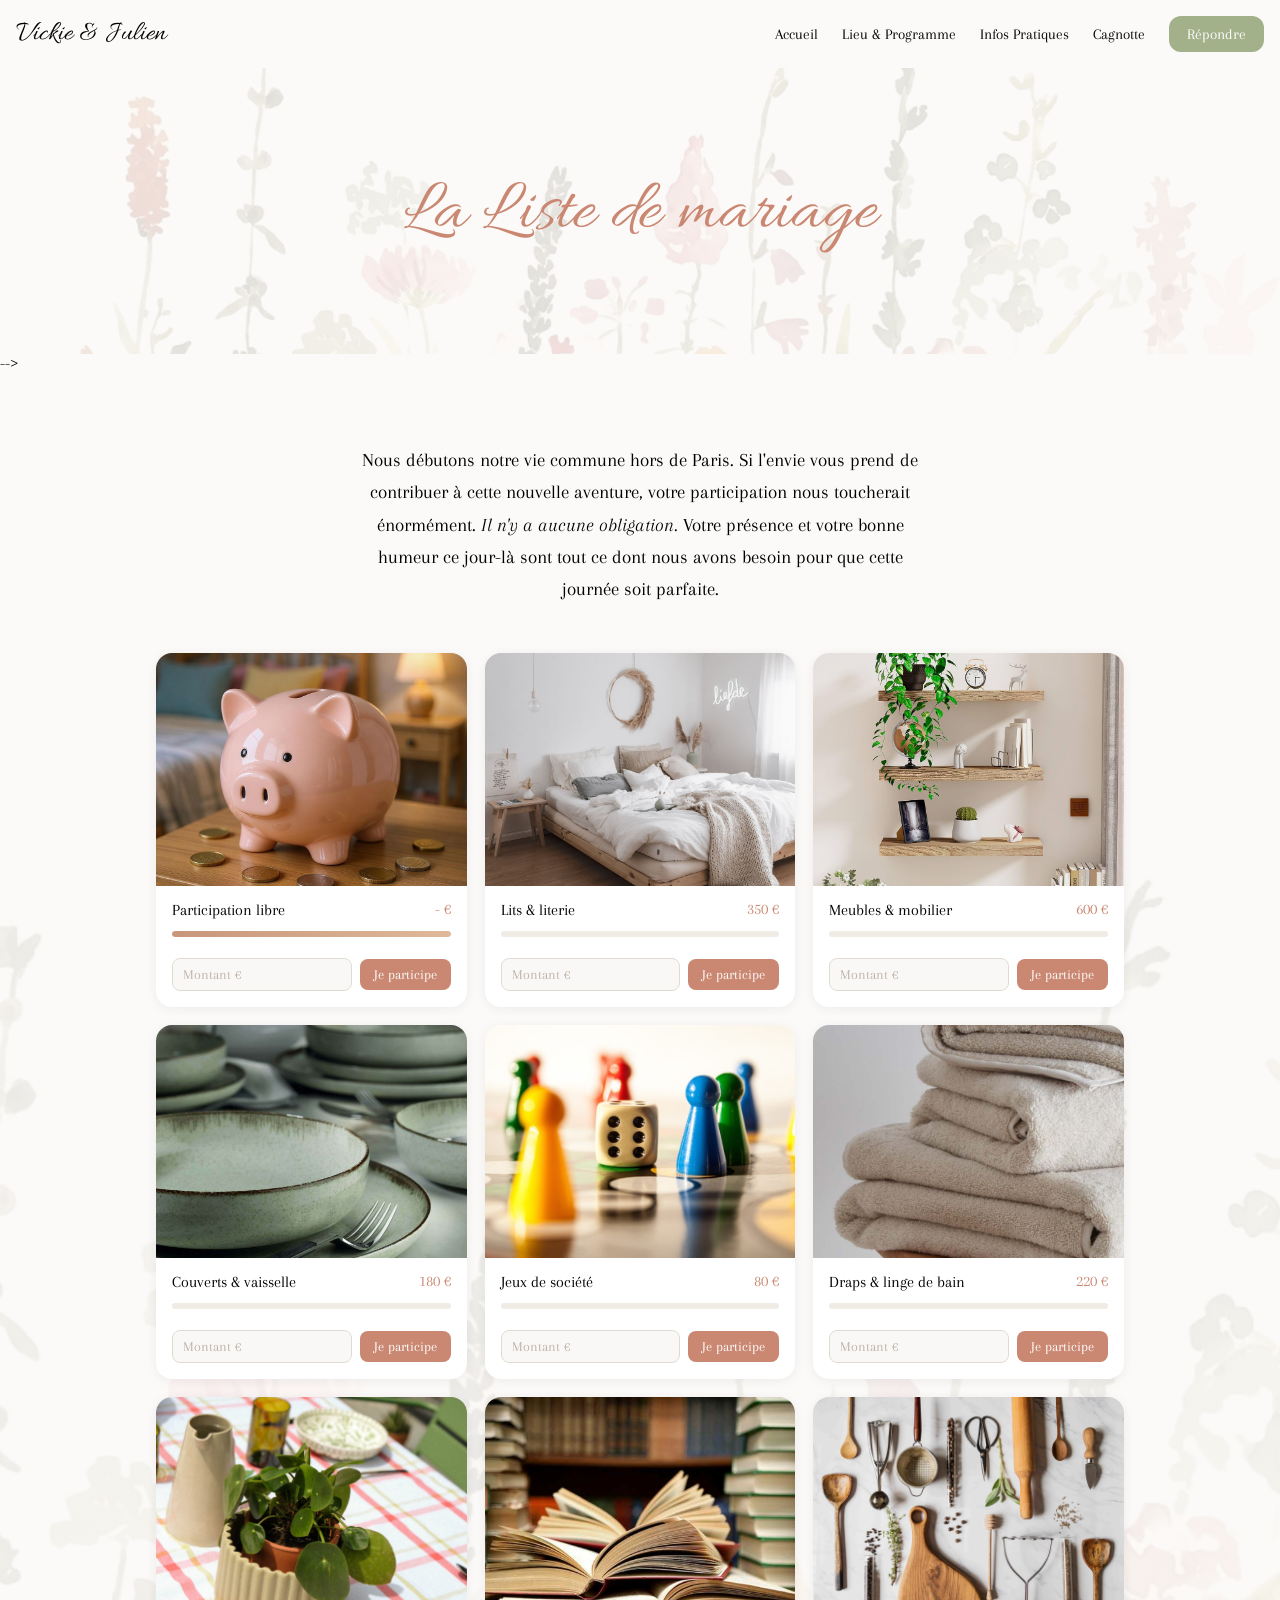
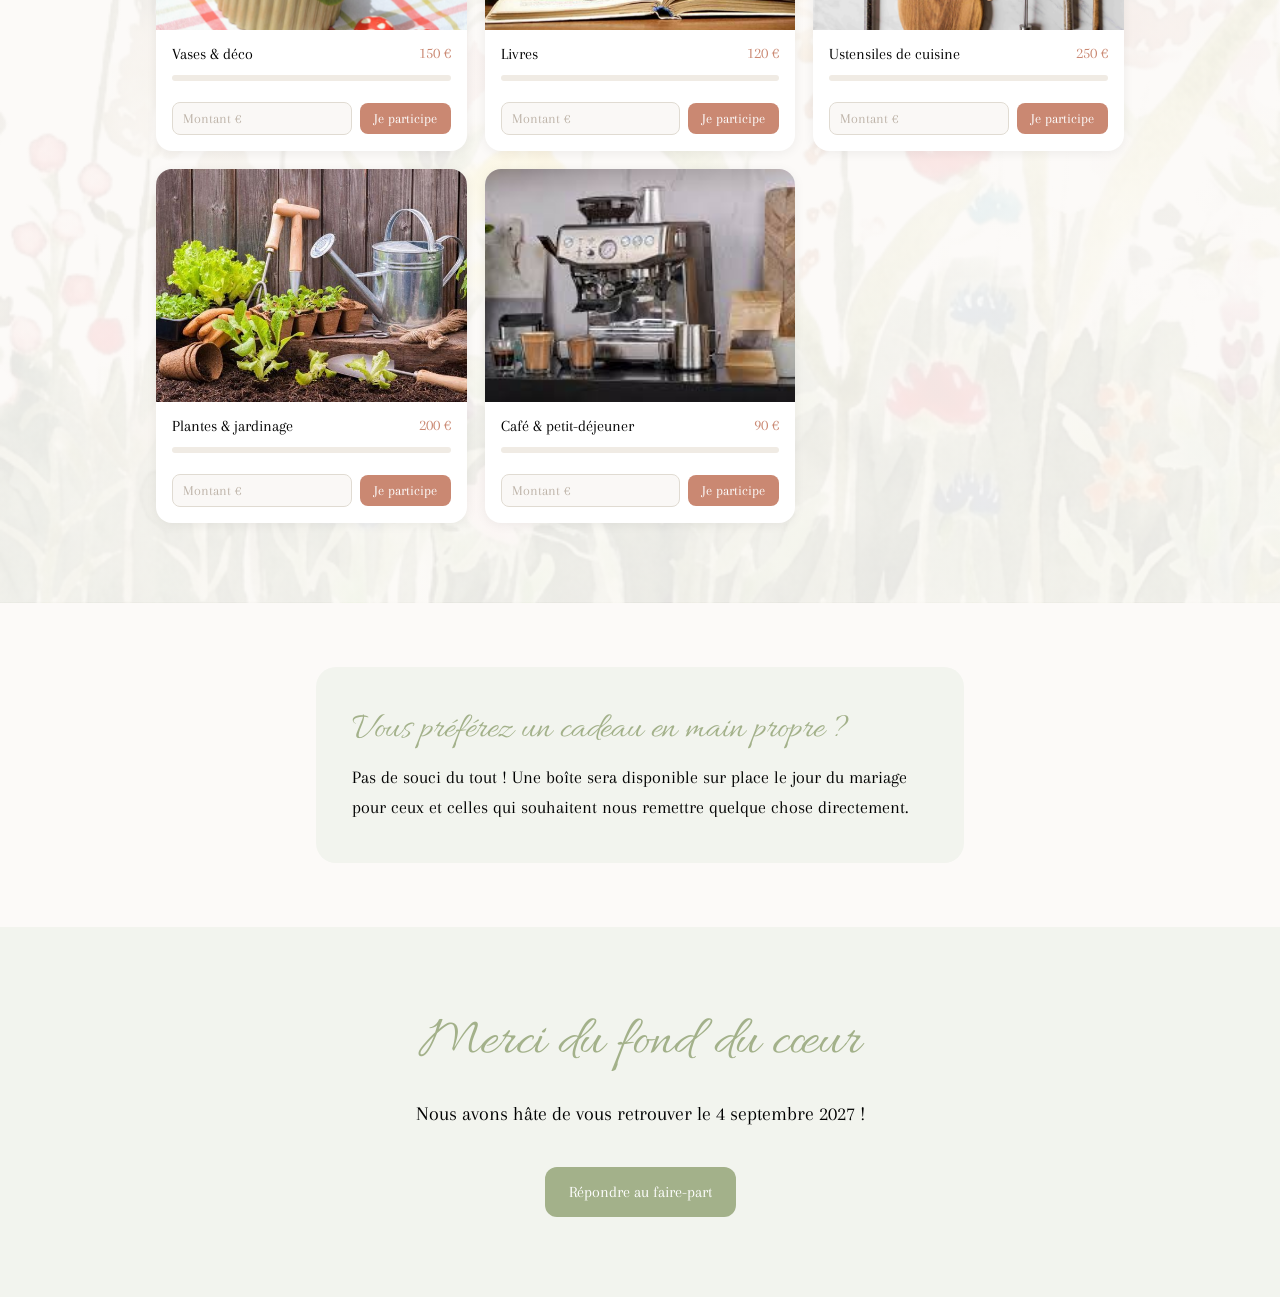
==== cagnotte.html @ e661ed74 "Update cagnotte.html" ====
<!DOCTYPE html>
<html lang="fr">
<head>
  <meta charset="UTF-8" />
  <meta name="viewport" content="width=device-width, initial-scale=1.0" />
  <title>Liste — Vickie & Julien</title>
<link rel="icon" type="image/png" href="./images/FLEURS_WITH_BG.png">
  <link rel="preconnect" href="https://fonts.googleapis.com">
  <link rel="preconnect" href="https://fonts.gstatic.com" crossorigin>
  <link href="https://fonts.googleapis.com/css2?family=Allura&family=Arapey:ital,wght@0,400;1,400&display=swap" rel="stylesheet">
  <link rel="stylesheet" href="style.css">

  <style>

    /* ── PAGE HERO ── */
    .page-hero {
       background-image: linear-gradient(rgba(252,250,248,0.55), rgba(252,250,248,0.55)), url("./images/fleurs.png");
      background-size: cover;
      background-position: center;
      background-repeat: no-repeat;
      padding: 100px 16px 80px;
      text-align: center;
    }

    .page-hero h1 {
      font-family: "Allura", cursive;
      font-size: 72px;
      font-weight: 400;
      color: var(--accent);
      margin-bottom: 16px;
    }

    .page-hero .tagline {
      font-size: 22px;
      color: var(--secondary-text);
      max-width: 600px;
      margin: auto;
      line-height: 1.7;
    }

    /* ── INTRO BLOCK ── */
    .intro-block {
      max-width: 720px;
      margin: 64px auto;
      padding: 0 16px;
      text-align: center;
    }

    .intro-block p {
      font-size: 19px;
      color: var(--text);
      line-height: 1.8;
      margin-bottom: 20px;
    }

    .intro-block p em {
      color: var(--accent);
      font-style: normal;
    }

    .notice-box {
      display: inline-flex;
      align-items: flex-start;
      gap: 14px;
      background: #fff8f5;
      border: 1px solid #f0d5c8;
      border-radius: 14px;
      padding: 20px 24px;
      margin-top: 8px;
      text-align: left;
      max-width: 600px;
    }

    .notice-box .notice-icon {
      font-size: 22px;
      flex-shrink: 0;
      margin-top: 2px;
    }

    .notice-box p {
      font-size: 17px;
      color: var(--secondary-text);
      line-height: 1.6;
      margin: 0;
    }

    .notice-box strong {
      color: var(--accent);
    }

    /* ── CAGNOTTE IFRAME ── */
    .cagnotte-section {
      max-width: 820px;
      margin: 0 auto 72px;
      padding: 0 16px;
    }

    .cagnotte-wrapper {
      background: white;
      border: 1px solid #e0dbd2;
      border-radius: 20px;
      overflow: hidden;
      box-shadow: 0 4px 24px rgba(0,0,0,0.06);
    }

    .frais-badge {
      background: var(--primary);
      color: white;
      text-align: center;
      padding: 10px 16px;
      font-size: 15px;
      letter-spacing: 0.03em;
    }

    .frais-badge strong {
      font-weight: 400;
    }

    /* ── GIFT LIST (liste de mariage) ── */
    .gift-section {
      background-image: linear-gradient(rgba(252,250,248,0.72), rgba(252,250,248,0.72)), url("./images/fleurs.png");
      background-size: cover;
      background-position: center;
      background-repeat: no-repeat;
      padding: 72px 0 80px;
    }

    .gift-section-header {
      text-align: center;
      padding: 0 16px;
      margin-bottom: 48px;
    }

    .gift-section-header h2 {
      font-family: "Allura", cursive;
      font-size: 52px;
      font-weight: 400;
      color: var(--accent);
      margin-bottom: 16px;
    }

    .gift-section-header p {
      font-size: 19px;
      color: var(--secondary-text);
      max-width: 580px;
      margin: auto;
      line-height: 1.7;
    }

    /* Grid liste de mariage */
    .gift-list {
      max-width: 1000px;
      margin: 0 auto;
      padding: 0 16px;
      display: grid;
      grid-template-columns: repeat(auto-fill, minmax(260px, 1fr));
      gap: 18px;
    }

    .gift-item {
      background: white;
      border-radius: 16px;
      overflow: hidden;
      box-shadow: 0 2px 12px rgba(0,0,0,0.06);
      display: flex;
      flex-direction: column;
      transition: transform 0.25s, box-shadow 0.25s;
    }

    .gift-item:hover {
      transform: translateY(-3px);
      box-shadow: 0 6px 22px rgba(0,0,0,0.10);
    }

    .gift-item.taken {
      opacity: 0.72;
    }

    .gift-item-img {
      width: 100%;
      aspect-ratio: 4 / 3;
      object-fit: cover;
      object-position: center;
      display: block;
    }

    .gift-item-body {
      padding: 14px 16px 16px;
      display: flex;
      flex-direction: column;
      flex: 1;
    }

    .gift-item-top {
      display: flex;
      justify-content: space-between;
      align-items: flex-start;
      gap: 8px;
      margin-bottom: 10px;
    }

    .gift-item-name {
      font-family: "Arapey", serif;
      font-size: 16px;
      color: var(--text);
      line-height: 1.3;
    }

    .gift-item-price {
      font-family: "Arapey", serif;
      font-size: 16px;
      color: var(--accent);
      white-space: nowrap;
      flex-shrink: 0;
    }

    /* Progress bar */
    .gift-progress-wrap {
      margin-bottom: 4px;
    }

    .gift-progress-track {
      height: 6px;
      background: #f0ebe4;
      border-radius: 100px;
      overflow: hidden;
      margin-bottom: 5px;
    }

    .gift-progress-fill {
      height: 100%;
      border-radius: 100px;
      background: linear-gradient(90deg, #c8967a, #e0b89a);
      transition: width 0.5s ease;
    }

    .gift-progress-label {
      font-size: 12px;
      color: var(--secondary-text);
    }

    /* Taken badge */
    .gift-taken-badge {
      display: inline-flex;
      align-items: center;
      gap: 6px;
      background: #f3ede8;
      color: #9b7464;
      font-size: 13px;
      padding: 6px 12px;
      border-radius: 100px;
      margin-top: 10px;
      font-family: "Arapey", serif;
    }

    /* Participate row */
    .gift-participate {
      display: flex;
      gap: 8px;
      margin-top: 12px;
      align-items: center;
    }

    .gift-amount-input {
      flex: 1;
      min-width: 0;
      border: 1.5px solid #e0dbd2;
      border-radius: 8px;
      padding: 8px 10px;
      font-family: "Arapey", serif;
      font-size: 14px;
      color: var(--text);
      background: #faf8f6;
      outline: none;
      transition: border-color 0.2s;
    }

    .gift-amount-input:focus {
      border-color: var(--accent);
    }

    .gift-amount-input::placeholder {
      color: #bdb3a8;
    }

    .gift-participate-btn {
      flex-shrink: 0;
      background: var(--accent, #b87a5a);
      color: white;
      border: none;
      border-radius: 8px;
      padding: 8px 14px;
      font-family: "Arapey", serif;
      font-size: 14px;
      cursor: pointer;
      transition: background 0.2s, transform 0.15s;
      white-space: nowrap;
    }

    .gift-participate-btn:hover {
      background: var(--accent2, #9b6344);
      transform: translateY(-1px);
    }

    .gift-loading {
      text-align: center;
      padding: 40px 0;
      font-family: "Arapey", serif;
      font-size: 17px;
      color: var(--secondary-text);
      grid-column: 1 / -1;
    }

    @media (max-width: 768px) {
      .gift-list {
        grid-template-columns: repeat(2, 1fr);
        gap: 12px;
      }
      .gift-section-header h2 { font-size: 40px; }
      .gift-item-name, .gift-item-price { font-size: 14px; }
      .gift-participate-btn { padding: 7px 10px; font-size: 13px; }
    }

    @media (max-width: 480px) {
      .gift-list { grid-template-columns: 1fr; }
    }

    /* ── ON PLACE BOX ── */
    .on-place-section {
      max-width: 680px;
      margin: 64px auto;
      padding: 0 16px;
    }

    .on-place-box {
      background: var(--section);
      border-radius: 20px;
      padding: 40px 36px;
      display: flex;
      gap: 24px;
      align-items: flex-start;
    }

    .on-place-box .box-icon {
      font-size: 40px;
      flex-shrink: 0;
    }

    .on-place-box .box-text h3 {
      font-family: "Allura", cursive;
      font-size: 36px;
      font-weight: 400;
      color: var(--accent2);
      margin-bottom: 10px;
    }

    .on-place-box .box-text p {
      font-size: 18px;
      color: var(--secondary-text);
      line-height: 1.7;
    }

    /* ── CTA ── */
    .cta-section {
      background: var(--section);
      padding: 80px 16px;
      text-align: center;
    }

    .cta-section h2 {
      font-family: "Allura", cursive;
      font-size: 56px;
      font-weight: 400;
      color: var(--accent2);
      margin-bottom: 20px;
    }

    .cta-section p {
      font-size: 20px;
      color: var(--secondary-text);
      max-width: 500px;
      margin: auto;
      margin-bottom: 36px;
      line-height: 1.7;
    }

    /* ── MOBILE ── */
    @media (max-width: 768px) {
      .page-hero h1 { font-size: 52px; }
      .page-hero .tagline { font-size: 18px; }
      .gift-section-header h2 { font-size: 40px; }
      .gift-card { width: 130px; }

      .on-place-box { flex-direction: column; gap: 16px; padding: 28px 20px; }
      .cta-section h2 { font-size: 44px; }
      .notice-box { flex-direction: column; gap: 8px; }
    }


  .mobile-menu {
    display: none;
    position: fixed;
    inset: 0;
    background: rgba(252, 250, 248, 0.97);
    z-index: 200;
    flex-direction: column;
    align-items: center;
    justify-content: center;
    gap: 32px;
  }

  .mobile-menu.open {
    display: flex;
  }

  .mobile-menu a {
    font-family: "Arapey", serif;
    font-size: 26px;
    color: var(--text);
    text-decoration: none;
  }

  .mobile-menu a.btn {
    font-size: 18px;
    padding: 14px 32px;
    margin-top: 8px;
  }

  .mobile-menu-close {
    position: absolute;
    top: 20px;
    right: 20px;
    background: none;
    border: none;
    font-size: 28px;
    cursor: pointer;
    color: var(--secondary-text);
    padding: 8px;
  }

  /* ── POPUP CONFIRMATION ── */
  .confirm-overlay {
    display: none;
    position: fixed;
    inset: 0;
    background: rgba(60, 44, 36, 0.45);
    z-index: 300;
    align-items: center;
    justify-content: center;
    padding: 16px;
    backdrop-filter: blur(3px);
  }

  .confirm-overlay.open {
    display: flex;
  }

  .confirm-box {
    background: #fffaf7;
    border-radius: 24px;
    padding: 40px 36px 36px;
    max-width: 420px;
    width: 100%;
    box-shadow: 0 16px 48px rgba(0,0,0,0.16);
    text-align: center;
    animation: popup-in 0.28s cubic-bezier(0.34, 1.56, 0.64, 1);
  }

  @keyframes popup-in {
    from { opacity: 0; transform: scale(0.88) translateY(12px); }
    to   { opacity: 1; transform: scale(1) translateY(0); }
  }

  .confirm-icon {
    font-size: 40px;
    margin-bottom: 16px;
  }

  .confirm-box h3 {
    font-family: "Allura", cursive;
    font-size: 36px;
    font-weight: 400;
    color: var(--accent, #b87a5a);
    margin-bottom: 12px;
  }

  .confirm-box p {
    font-family: "Arapey", serif;
    font-size: 17px;
    color: var(--secondary-text, #7a6a5e);
    line-height: 1.6;
    margin-bottom: 28px;
  }

  .confirm-box p strong {
    color: var(--accent, #b87a5a);
  }

  .confirm-actions {
    display: flex;
    gap: 12px;
    justify-content: center;
  }

  .confirm-btn-yes {
    background: var(--accent, #b87a5a);
    color: white;
    border: none;
    border-radius: 12px;
    padding: 12px 28px;
    font-family: "Arapey", serif;
    font-size: 16px;
    cursor: pointer;
    transition: background 0.2s, transform 0.15s;
  }

  .confirm-btn-yes:hover {
    background: #9b6344;
    transform: translateY(-1px);
  }

  .confirm-btn-no {
    background: transparent;
    color: var(--secondary-text, #7a6a5e);
    border: 1.5px solid #d9d0c7;
    border-radius: 12px;
    padding: 12px 28px;
    font-family: "Arapey", serif;
    font-size: 16px;
    cursor: pointer;
    transition: border-color 0.2s, color 0.2s;
  }

  .confirm-btn-no:hover {
    border-color: #b87a5a;
    color: #b87a5a;
  }
</style>
</head>

<body>

  <!-- NAVBAR -->
  <header class="navbar">
    <div class="logo">
      <a href="index.html">Vickie & Julien</a>
    </div>
    <nav class="nav-links">
      <a href="index.html">Accueil</a>
      <a href="lieu-et-programme.html">Lieu & Programme</a>
      <a href="infos-pratiques.html">Infos Pratiques</a>
      <a href="cagnotte.html">Cagnotte</a>
      <a href="rsvp.html" class="btn small">Répondre</a>
    </nav>
    <button class="burger">☰</button>
  </header>

  <!-- HERO -->
  <section class="page-hero">
    <h1>La Liste de mariage</h1>
    <!-- <p class="tagline">Votre présence est déjà bien suffisante.</p> -->
  </section>

  <!-- INTRO -->
  <!-- <div class="intro-block">
    <p>
      Nous débutons notre vie commune hors de Paris.
      Si l'envie vous prend de contribuer à cette nouvelle aventure, votre participation
      nous toucherait énormément.
      <em>Il n'y a aucune obligation.</em> Votre présence et votre bonne humeur ce jour-là
      sont tout ce dont nous avons besoin pour que cette journée soit parfaite.
    </p>
   
    <div class="notice-box">
      <!-- <div class="notice-icon">💸</div> -->
      <!-- <p>
        <strong>Frais de plateforme : 0 €.</strong><br>
        La cagnotte peut être configurée avec <strong>0 % de frais</strong>, faites bien attention.
      </p>
    </div>
  </div> -->

  <!-- CAGNOTTE IFRAME -->
  <!-- <div class="cagnotte-section">
    <div class="cagnotte-wrapper">
      <!-- <div class="frais-badge"> -->
        <!-- <strong>✓ Contribution intégrale reversée — frais : 0 €</strong> -->
      <!-- </div> -->
     <!-- <iframe id='op-iframe-18DRnl1n' src='https://www.onparticipe.fr/c/18DRnl1n/participe' allowfullscreen loading='lazy' referrerpolicy='no-referrer' style='width:100%;border:none; min-height:800px;'></iframe>
      <script>window.addEventListener('message', (event) => {if (event.data.opIframeHeight) {document.getElementById('op-iframe-18DRnl1n').style.height = event.data.opIframeHeight + 'px';}});</script> -->
            <!-- <a href='https://www.onparticipe.fr/c/18DRnl1n' style='background-color:rgb(255,255,255);border-bottom-color:rgb(0,0,0);border-bottom-left-radius:6px;border-bottom-right-radius:6px;border-bottom-style:solid;border-bottom-width:2px;border-image-outset:0;border-image-repeat:stretch;border-image-slice:100%;border-image-source:none;border-image-width:1;border-left-color:rgb(0,0,0);border-left-style:solid;border-left-width:2px;border-right-color:rgb(0,0,0);border-right-style:solid;border-right-width:2px;border-top-color:rgb(0,0,0);border-top-left-radius:6px;border-top-right-radius:6px;border-top-style:solid;border-top-width:2px;box-sizing:border-box;color:rgb(0,0,0);cursor:pointer;display:inline-block;font-family:Inter,sans-serif;font-size:16px;font-weight:600;height:40px;line-height:24px;padding-bottom:6px;padding-left:12px;padding-right:12px;padding-top:6px;text-align:center;text-decoration-color:rgb(0,0,0);text-decoration-line:none;text-decoration-style:solid;text-decoration-thickness:auto;text-size-adjust:100%;transition-behavior:normal,normal,normal,normal;transition-delay:0s,0s,0s,0s;transition-duration:0.15s,0.15s,0.15s,0.15s;transition-property:color,background-color,border-color,box-shadow;transition-timing-function:ease-in-out,ease-in-out,ease-in-out,ease-in-out;user-select:none;vertical-align:middle;width:224.406px;-webkit-tap-highlight-color:rgba(0,0,0,0)'>Je participe</a>            
    </div>
  </div> --> 
  <!-- <div class="cagnotte-section" style="text-align: center;">
  <a href="https://www.onparticipe.fr/c/18DRnl1n" target="_blank" class="btn">
    Participer à la cagnotte
  </a>
</div> --> -->

  

  <!-- LISTE DE MARIAGE -->
  <section class="gift-section">
    <div class="gift-section-header">
      <!-- <h2>Notre liste de mariage</h2> -->
      <p>
        Nous débutons notre vie commune hors de Paris.
      Si l'envie vous prend de contribuer à cette nouvelle aventure, votre participation
      nous toucherait énormément.
      <em>Il n'y a aucune obligation.</em> Votre présence et votre bonne humeur ce jour-là
      sont tout ce dont nous avons besoin pour que cette journée soit parfaite.
      </p>
    </div>

    <div class="gift-list" id="gift-list">

      <div class="gift-item" data-price="0" data-collected="0">
        <img class="gift-item-img" src="./images/tirelire-cochon-en-ceramique.jpg" alt="Participation libre">
        <div class="gift-item-body">
          <div class="gift-item-top">
            <span class="gift-item-name">Participation libre</span>
            <span class="gift-item-price">- €</span>
          </div>
          <div class="gift-progress-wrap">
            <div class="gift-progress-track"><div class="gift-progress-fill"></div></div>
            <div class="gift-progress-label"></div>
          </div>
          <div class="gift-participate">
            <input class="gift-amount-input" type="number" placeholder="Montant €" min="1">
            <button class="gift-participate-btn">Je participe</button>
          </div>
        </div>
      </div>

      <div class="gift-item" data-price="350" data-collected="0">
        <img class="gift-item-img" src="./images/Lit.jpg" alt="Lits & literie">
        <div class="gift-item-body">
          <div class="gift-item-top">
            <span class="gift-item-name">Lits & literie</span>
            <span class="gift-item-price">350 €</span>
          </div>
          <div class="gift-progress-wrap">
            <div class="gift-progress-track"><div class="gift-progress-fill"></div></div>
            <div class="gift-progress-label"></div>
          </div>
          <div class="gift-participate">
            <input class="gift-amount-input" type="number" placeholder="Montant €" min="1">
            <button class="gift-participate-btn">Je participe</button>
          </div>
        </div>
      </div>

      <div class="gift-item" data-price="600" data-collected="0">
        <img class="gift-item-img" src="./images/meuble.jpg" alt="Meubles & mobilier">
        <div class="gift-item-body">
          <div class="gift-item-top">
            <span class="gift-item-name">Meubles & mobilier</span>
            <span class="gift-item-price">600 €</span>
          </div>
          <div class="gift-progress-wrap">
            <div class="gift-progress-track"><div class="gift-progress-fill"></div></div>
            <div class="gift-progress-label"></div>
          </div>
          <div class="gift-participate">
            <input class="gift-amount-input" type="number" placeholder="Montant €" min="1">
            <button class="gift-participate-btn">Je participe</button>
          </div>
        </div>
      </div>

      <div class="gift-item" data-price="180" data-collected="0">
        <img class="gift-item-img" src="./images/assiette.jpg" alt="Couverts & vaisselle">
        <div class="gift-item-body">
          <div class="gift-item-top">
            <span class="gift-item-name">Couverts & vaisselle</span>
            <span class="gift-item-price">180 €</span>
          </div>
          <div class="gift-progress-wrap">
            <div class="gift-progress-track"><div class="gift-progress-fill"></div></div>
            <div class="gift-progress-label"></div>
          </div>
          <div class="gift-participate">
            <input class="gift-amount-input" type="number" placeholder="Montant €" min="1">
            <button class="gift-participate-btn">Je participe</button>
          </div>
        </div>
      </div>

      <div class="gift-item" data-price="80" data-collected="0">
        <img class="gift-item-img" src="./images/jeu_societe.jpg" alt="Jeux de société">
        <div class="gift-item-body">
          <div class="gift-item-top">
            <span class="gift-item-name">Jeux de société</span>
            <span class="gift-item-price">80 €</span>
          </div>
          <div class="gift-progress-wrap">
            <div class="gift-progress-track"><div class="gift-progress-fill"></div></div>
            <div class="gift-progress-label"></div>
          </div>
          <div class="gift-participate">
            <input class="gift-amount-input" type="number" placeholder="Montant €" min="1">
            <button class="gift-participate-btn">Je participe</button>
          </div>
        </div>
      </div>

      <div class="gift-item" data-price="220" data-collected="0">
        <img class="gift-item-img" src="./images/serviette.jpg" alt="Draps & linge de bain">
        <div class="gift-item-body">
          <div class="gift-item-top">
            <span class="gift-item-name">Draps & linge de bain</span>
            <span class="gift-item-price">220 €</span>
          </div>
          <div class="gift-progress-wrap">
            <div class="gift-progress-track"><div class="gift-progress-fill"></div></div>
            <div class="gift-progress-label"></div>
          </div>
          <div class="gift-participate">
            <input class="gift-amount-input" type="number" placeholder="Montant €" min="1">
            <button class="gift-participate-btn">Je participe</button>
          </div>
        </div>
      </div>

      <div class="gift-item" data-price="150" data-collected="0">
        <img class="gift-item-img" src="./images/plantes.png" alt="Vases & déco">
        <div class="gift-item-body">
          <div class="gift-item-top">
            <span class="gift-item-name">Vases & déco</span>
            <span class="gift-item-price">150 €</span>
          </div>
          <div class="gift-progress-wrap">
            <div class="gift-progress-track"><div class="gift-progress-fill"></div></div>
            <div class="gift-progress-label"></div>
          </div>
          <div class="gift-participate">
            <input class="gift-amount-input" type="number" placeholder="Montant €" min="1">
            <button class="gift-participate-btn">Je participe</button>
          </div>
        </div>
      </div>

      <div class="gift-item" data-price="120" data-collected="0">
        <img class="gift-item-img" src="./images/livres.jpeg" alt="Livres">
        <div class="gift-item-body">
          <div class="gift-item-top">
            <span class="gift-item-name">Livres</span>
            <span class="gift-item-price">120 €</span>
          </div>
          <div class="gift-progress-wrap">
            <div class="gift-progress-track"><div class="gift-progress-fill"></div></div>
            <div class="gift-progress-label"></div>
          </div>
          <div class="gift-participate">
            <input class="gift-amount-input" type="number" placeholder="Montant €" min="1">
            <button class="gift-participate-btn">Je participe</button>
          </div>
        </div>
      </div>

      <div class="gift-item" data-price="250" data-collected="0">
        <img class="gift-item-img" src="./images/ustensile.jpg" alt="Ustensiles de cuisine">
        <div class="gift-item-body">
          <div class="gift-item-top">
            <span class="gift-item-name">Ustensiles de cuisine</span>
            <span class="gift-item-price">250 €</span>
          </div>
          <div class="gift-progress-wrap">
            <div class="gift-progress-track"><div class="gift-progress-fill"></div></div>
            <div class="gift-progress-label"></div>
          </div>
          <div class="gift-participate">
            <input class="gift-amount-input" type="number" placeholder="Montant €" min="1">
            <button class="gift-participate-btn">Je participe</button>
          </div>
        </div>
      </div>

      <div class="gift-item" data-price="200" data-collected="0">
        <img class="gift-item-img" src="./images/jardiange.jpg" alt="Plantes & jardinage">
        <div class="gift-item-body">
          <div class="gift-item-top">
            <span class="gift-item-name">Plantes & jardinage</span>
            <span class="gift-item-price">200 €</span>
          </div>
          <div class="gift-progress-wrap">
            <div class="gift-progress-track"><div class="gift-progress-fill"></div></div>
            <div class="gift-progress-label"></div>
          </div>
          <div class="gift-participate">
            <input class="gift-amount-input" type="number" placeholder="Montant €" min="1">
            <button class="gift-participate-btn">Je participe</button>
          </div>
        </div>
      </div>

      <div class="gift-item" data-price="90" data-collected="0">
        <img class="gift-item-img" src="./images/cafe.jpg" alt="Café & petit-déjeuner">
        <div class="gift-item-body">
          <div class="gift-item-top">
            <span class="gift-item-name">Café & petit-déjeuner</span>
            <span class="gift-item-price">90 €</span>
          </div>
          <div class="gift-progress-wrap">
            <div class="gift-progress-track"><div class="gift-progress-fill"></div></div>
            <div class="gift-progress-label"></div>
          </div>
          <div class="gift-participate">
            <input class="gift-amount-input" type="number" placeholder="Montant €" min="1">
            <button class="gift-participate-btn">Je participe</button>
          </div>
        </div>
      </div>

    </div>
  </section>

  <!-- ON PLACE -->
  <div class="on-place-section">
    <div class="on-place-box">
      <!-- <div class="box-icon">🎁</div> -->
      <div class="box-text">
        <h3>Vous préférez un cadeau en main propre ?</h3>
        <p>
          Pas de souci du tout ! Une boîte sera disponible sur place le jour du mariage
          pour ceux et celles qui souhaitent nous remettre quelque chose directement.
        </p>
      </div>
    </div>
  </div>

  <!-- CTA -->
  <section class="cta-section">
    <h2>Merci du fond du cœur</h2>
    <p>
      Nous avons hâte de vous retrouver le 4 septembre 2027 !
    </p>
    <a href="rsvp.html" class="btn">Répondre au faire-part</a>
  </section>
  <!-- POPUP CONFIRMATION PAIEMENT -->
  <div class="confirm-overlay" id="confirm-overlay">
    <div class="confirm-box">
      <div class="confirm-icon">🎁</div>
      <h3>Merci !</h3>
      <p id="confirm-text">Avez-vous bien finalisé votre don de <strong id="confirm-amount"></strong> pour <strong id="confirm-gift"></strong> ?</p>
      <div class="confirm-actions">
        <button class="confirm-btn-no" id="confirm-no">Non, j'ai annulé</button>
        <button class="confirm-btn-yes" id="confirm-yes">Oui, c'est fait !</button>
      </div>
    </div>
  </div>

  <div class="mobile-menu" id="mobile-menu">
  <button class="mobile-menu-close" id="menu-close">✕</button>
  <a href="index.html">Accueil</a>
  <a href="lieu-et-programme.html">Lieu & Programme</a>
  <a href="infos-pratiques.html">Infos pratiques</a>
  <a href="cagnotte.html">Cagnotte</a>
  <a href="rsvp.html" class="btn">Répondre</a>
</div>

  <script>
    // ════════════════════════════════════════════════
    // CONFIGURATION
    // ════════════════════════════════════════════════
    const SHEET_ID   = '1ExoyjlQ-z-hVGidwYiTb4ofIn49QIrOpUjMXgH1vqtM';
    const SCRIPT_URL = 'https://script.google.com/macros/s/AKfycbzhlH94PrL6B1k3zxg8_BfHeuB7yLg7XJ-YzCS30sC3CibfL4ZdNonB0o9m4fFh7Mso/exec';
    const ONPARTICIPE_URL = 'https://www.onparticipe.fr/c/18DRnl1n/participe';
    // ════════════════════════════════════════════════

    // ── Lecture Google Sheets ──
    async function fetchCollected() {
      const url = `https://docs.google.com/spreadsheets/d/${SHEET_ID}/gviz/tq?tqx=out:json&sheet=cadeaux`;
      try {
        const res = await fetch(url);
        const text = await res.text();
        const json = JSON.parse(text.match(/google\.visualization\.Query\.setResponse\(([\s\S]*)\)/)[1]);
        const data = {};
        json.table.rows.forEach(row => {
          if (row.c[0] && row.c[2] != null) data[row.c[0].v] = row.c[2].v || 0;
        });
        return data;
      } catch (e) {
        console.warn('Sheet illisible, fallback HTML.', e);
        return null;
      }
    }

    // ── Écriture Google Sheets ──
    async function updateCollected(nom, nouveauTotal) {
      try {
        await fetch(SCRIPT_URL, {
          method: 'POST',
          mode: 'no-cors',
          headers: { 'Content-Type': 'application/json' },
          body: JSON.stringify({ nom, collecte: nouveauTotal })
        });
      } catch (e) {
        console.warn('Erreur mise à jour Sheet', e);
      }
    }

    // ── Rendu d'une carte ──
    function renderItem(item, collected) {
      const price = parseInt(item.dataset.price, 10);
      const pct = Math.min(100, Math.round((collected / price) * 100));
      const fill = item.querySelector('.gift-progress-fill');
      const label = item.querySelector('.gift-progress-label');
      const participate = item.querySelector('.gift-participate');

      const oldBadge = item.querySelector('.gift-taken-badge');
      if (oldBadge) oldBadge.remove();
      item.classList.remove('taken');
      participate.style.display = '';

      fill.style.width = pct + '%';

      if (pct >= 100) {
        item.classList.add('taken');
        label.textContent = 'Cadeau déjà pris ✓';
        label.style.color = '#9b7464';
        participate.style.display = 'none';
        const badge = document.createElement('div');
        badge.className = 'gift-taken-badge';
        badge.innerHTML = '<span>🎁</span> Cadeau déjà pris';
        item.querySelector('.gift-item-body').appendChild(badge);
        fill.style.background = 'linear-gradient(90deg, #c8967a, #9b6344)';
      } else {
        fill.style.background = '';
        label.style.color = '';
        label.textContent = collected > 0
          ? `${collected} € collectés sur ${price} € (${pct}%)`
          : '';
      }
    }

    // ── Popup ──
    const overlay  = document.getElementById('confirm-overlay');
    const confirmAmountEl = document.getElementById('confirm-amount');
    const confirmGiftEl   = document.getElementById('confirm-gift');
    const btnYes   = document.getElementById('confirm-yes');
    const btnNo    = document.getElementById('confirm-no');

    let pendingConfirm = null; // { item, nom, amount, input }

    function openPopup(item, nom, amount, input) {
      confirmAmountEl.textContent = amount + ' €';
      confirmGiftEl.textContent = nom;
      pendingConfirm = { item, nom, amount, input };
      overlay.classList.add('open');
    }

    function closePopup() {
      overlay.classList.remove('open');
      pendingConfirm = null;
    }

    btnNo.addEventListener('click', closePopup);
    overlay.addEventListener('click', (e) => { if (e.target === overlay) closePopup(); });

    btnYes.addEventListener('click', async () => {
      if (!pendingConfirm) return;
      const { item, nom, amount, input } = pendingConfirm;
      closePopup();

      const price = parseInt(item.dataset.price, 10);
      const current = parseFloat(item.dataset.currentCollected) || 0;
      const nouveau = Math.min(price, current + amount);
      item.dataset.currentCollected = nouveau;
      renderItem(item, nouveau);
      input.value = '';

      await updateCollected(nom, nouveau);
    });

    // ── Init ──
    async function initGiftList() {
      const items = document.querySelectorAll('#gift-list .gift-item');
      const sheetData = await fetchCollected();

      items.forEach(item => {
        const nom = item.querySelector('.gift-item-name').textContent.trim();
        let collected = sheetData && sheetData[nom] !== undefined
          ? sheetData[nom]
          : parseInt(item.dataset.collected, 10);

        item.dataset.currentCollected = collected;
        renderItem(item, collected);

        const btn   = item.querySelector('.gift-participate-btn');
        const input = item.querySelector('.gift-amount-input');

        btn.addEventListener('click', () => {
          const amount = parseFloat(input.value);
          if (!amount || amount <= 0) {
            input.style.borderColor = '#e05c4a';
            input.focus();
            setTimeout(() => { input.style.borderColor = ''; }, 1500);
            return;
          }
          // 1. Ouvrir la cagnotte dans un nouvel onglet
          window.open(ONPARTICIPE_URL, '_blank');
          // 2. Afficher le popup de confirmation sur cette page
          openPopup(item, nom, amount, input);
        });
      });
    }

    document.addEventListener('DOMContentLoaded', initGiftList);

    // Burger menu
    const burger = document.querySelector('.burger');
    const menu   = document.getElementById('mobile-menu');
    const close  = document.getElementById('menu-close');
    burger.addEventListener('click', () => menu.classList.add('open'));
    close.addEventListener('click',  () => menu.classList.remove('open'));
    menu.addEventListener('click',   (e) => { if (e.target === menu) menu.classList.remove('open'); });
  </script>

</body>
</html>
---- style.css ----
/* style.css */

:root {

  --background: #fcfaf8;
  --surface: #f8f6f1;

  --primary: #a3b18a;
  --text: #000000;

  --secondary-text: #000000;

  --accent: #ca8872;
  --accent2: #A3B18A;

  --section: #F2F4EE;

}

* {
  margin: 0;
  padding: 0;
  box-sizing: border-box;
}

body {

  font-family: "Arapey", serif;
  background: var(--background);
  color: var(--text);

}

a {
  text-decoration: none;
  color: inherit;
}

/* NAVBAR */

.navbar {

  display: flex;
  justify-content: space-between;
  align-items: center;

  padding: 16px;

  background: var(--background);

  position: sticky;
  top: 0;

  z-index: 100;

}

.icon {
  width: 30px;
  height: 30px;
  vertical-align: middle;
}

.logo {

  font-family: "Allura", cursive;
  font-size: 28px;

}

.nav-links {

  display: flex;
  gap: 24px;
  align-items: center;

}

.nav-links a {

  font-size: 15px;

}

.burger {

  display: none;

  background: none;
  border: none;

  font-size: 24px;
  cursor: pointer;

}

/* HERO */

.hero {
  height: 90vh;

  background-image: url("./images/fleurs.png");
  background-size: cover;
  background-position: center;
  background-repeat: no-repeat;

  display: flex;
  align-items: center;
  justify-content: center;

  padding: 64px 16px;
}

.hero-overlay {

  text-align: center;
  max-width: 900px;

}

.hero-logos {

  display: flex;
  align-items: center;
  justify-content: center;

  gap: 1px;

  margin-bottom: 10px;
  /* margin-top: -44px; */


}

.hero-logos img {

  width: 150px;

}
.hero-logos img:first-child {
  margin-right: -30px;
}

.hero-logos img:last-child {
  margin-left: -30px;
}

.heart {

  color: var(--accent);
  font-size: 28px;
  position: relative;
  /* top: -30px; */

}

.hero h1 {

  font-family: "Allura", cursive;
  font-size: 100px;
font-weight: 500;
  color: var(--accent);

  margin-bottom: 0px;

}

.subtitle_countdown {

  max-width: 650px;

  margin: auto;
  margin-bottom: 5px;
  color: var(--accent2);
  font-size: 60px;
  line-height: 1.5;

}

.subtitle {

  max-width: 650px;

  margin: auto;
  margin-bottom: 40px;

  font-size: 24px;
  line-height: 1.5;

}

.event-info {

  display: flex;
  flex-direction: column;

  gap: 18px;

  margin-bottom: 48px;

}

.info-item {

  display: flex;
  justify-content: center;
  align-items: center;

  gap: 12px;

  font-size: 22px;

}

.hero-buttons {

  display: flex;
  justify-content: center;
  gap: 24px;

  flex-wrap: wrap;

}

.btn {

  background: var(--primary);

  color: white;

  padding: 16px 24px;

  border-radius: 12px;

  transition: 0.3s;

  display: inline-block;

}

.btn:hover {

  opacity: 0.9;
  transform: translateY(-2px);

}

.small {

  padding: 10px 18px;

}

.scroll-down {

  margin-top: 48px;

  font-size: 28px;

  color: var(--secondary-text);

}

/* RSVP SECTION */

.rsvp {

  background: var(--section);

  padding: 80px 16px;

}

.container {

  max-width: 760px;
  margin: auto;

  text-align: center;

}

.rsvp h2 {

  font-family: "Allura", cursive;

  font-size: 64px;

  margin-bottom: 24px;

}

.rsvp p {

  font-size: 22px;
  line-height: 1.7;

  color: var(--secondary-text);

  margin-bottom: 36px;

}

.rsvp small {

  display: block;

  margin-top: 24px;

  color: var(--secondary-text);

}

/* MOBILE */

@media (max-width: 768px) {

  .nav-links {
    display: none;
  }

  .burger {
    display: block;
  }

  .hero h1 {
    font-size: 52px;
  }

  .subtitle {
    font-size: 20px;
  }

  .info-item {
    font-size: 18px;
  }

  .rsvp h2 {
    font-size: 52px;
  }

  .rsvp p {
    font-size: 18px;
  }

}
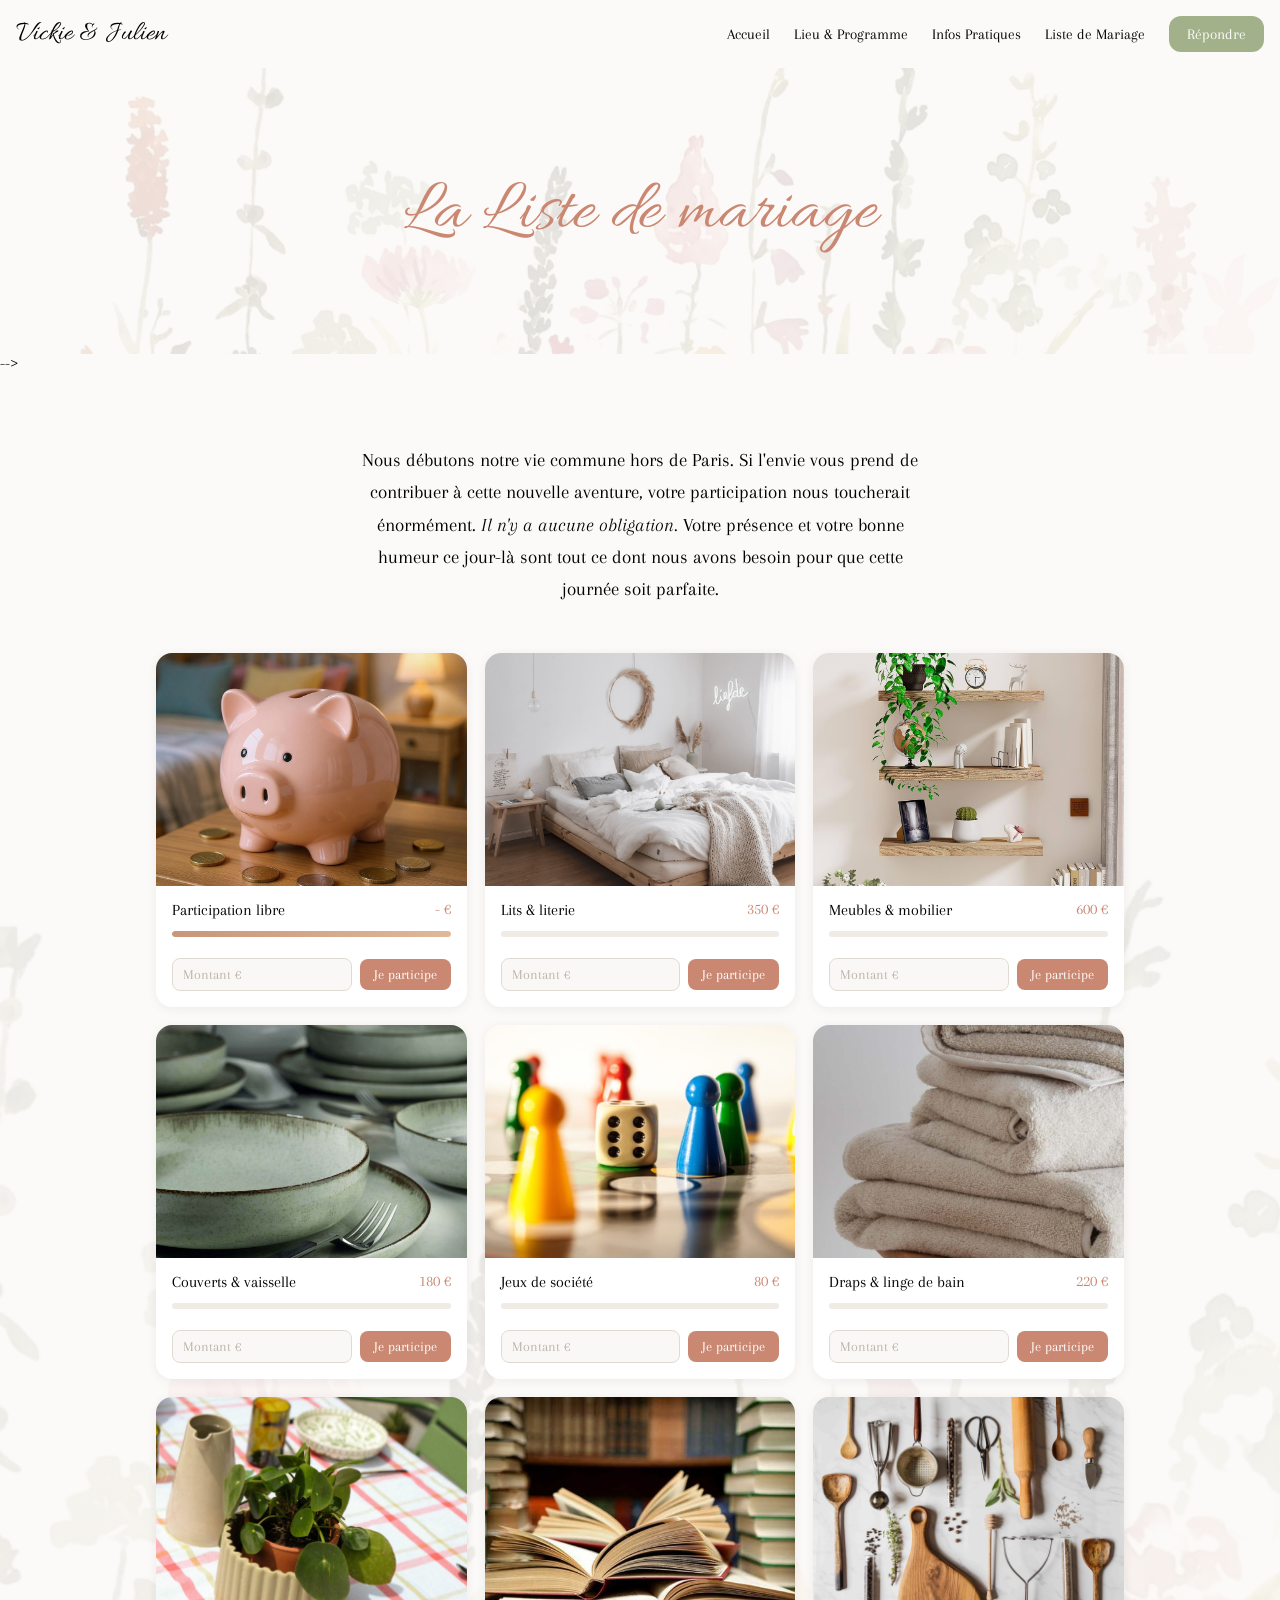
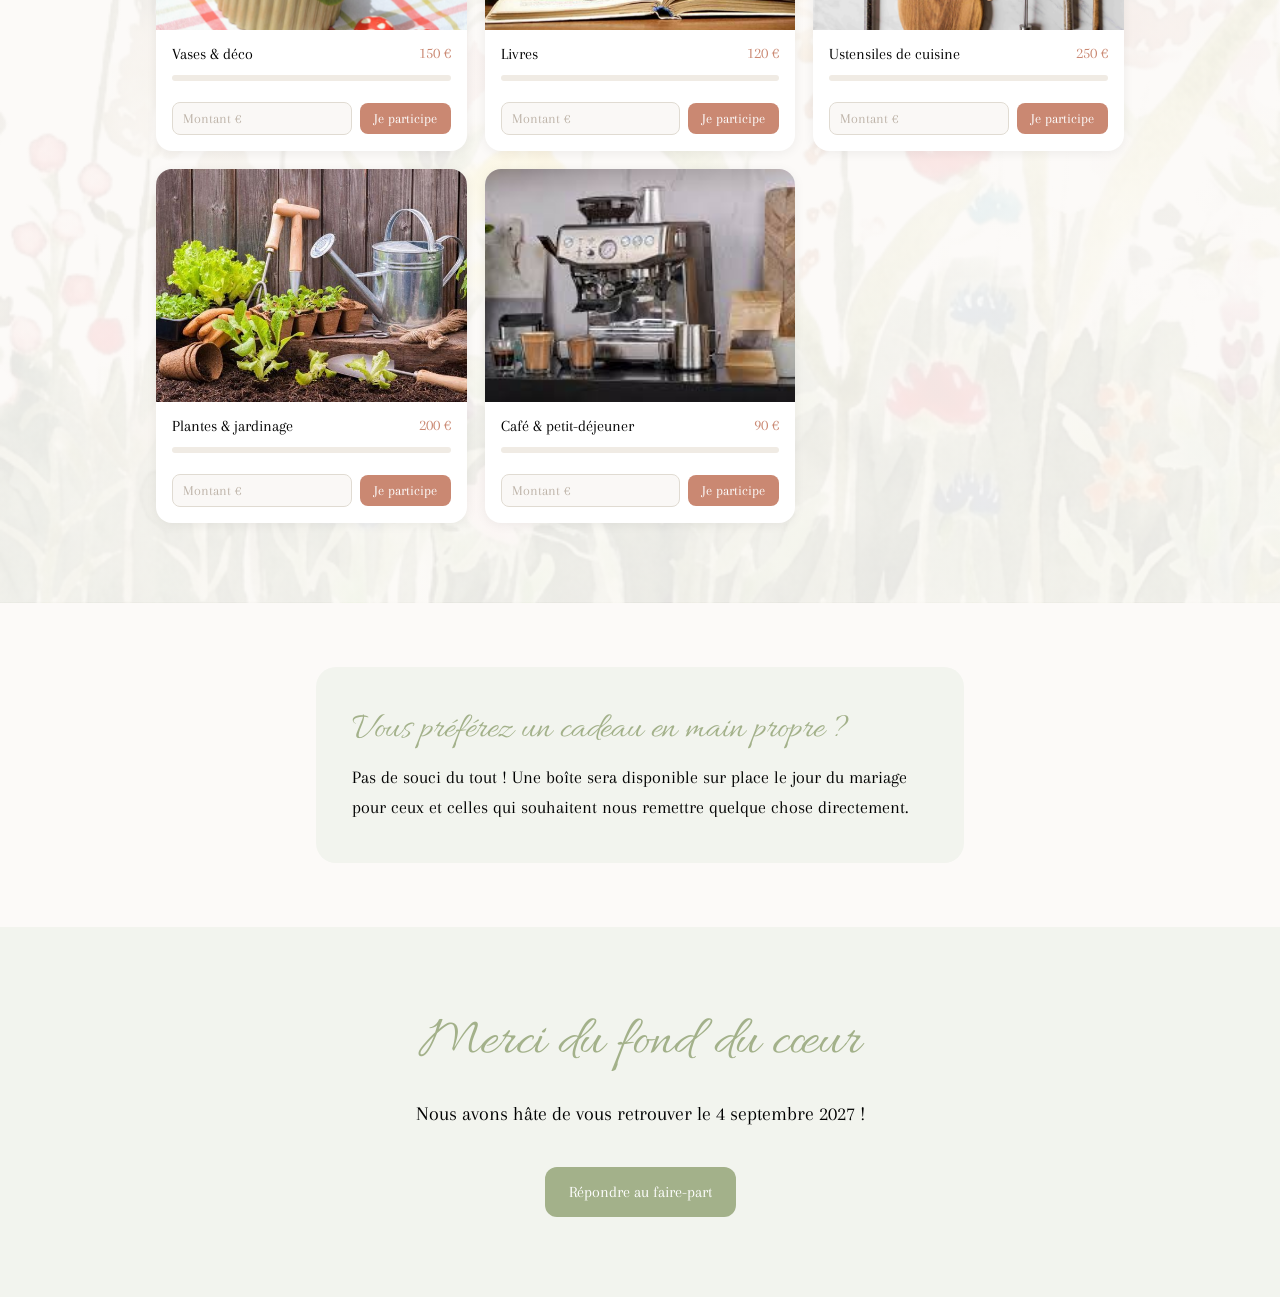
==== commit c7ddbefe: "Update cagnotte.html" ====
--- a/cagnotte.html
+++ b/cagnotte.html
@@ -549,7 +549,7 @@
       <a href="index.html">Accueil</a>
       <a href="lieu-et-programme.html">Lieu & Programme</a>
       <a href="infos-pratiques.html">Infos Pratiques</a>
-      <a href="cagnotte.html">Cagnotte</a>
+      <a href="cagnotte.html">Liste de Mariage</a>
       <a href="rsvp.html" class="btn small">Répondre</a>
     </nav>
     <button class="burger">☰</button>
@@ -855,7 +855,7 @@
   <a href="index.html">Accueil</a>
   <a href="lieu-et-programme.html">Lieu & Programme</a>
   <a href="infos-pratiques.html">Infos pratiques</a>
-  <a href="cagnotte.html">Cagnotte</a>
+  <a href="cagnotte.html">Liste de Mariage</a>
   <a href="rsvp.html" class="btn">Répondre</a>
 </div>
 
@@ -871,17 +871,30 @@
     // ── Lecture Google Sheets ──
     async function fetchCollected() {
       const url = `https://docs.google.com/spreadsheets/d/${SHEET_ID}/gviz/tq?tqx=out:json&sheet=cadeaux`;
+      console.log("[Sheet] Fetching:", url);
       try {
         const res = await fetch(url);
+        console.log("[Sheet] HTTP status:", res.status);
         const text = await res.text();
-        const json = JSON.parse(text.match(/google\.visualization\.Query\.setResponse\(([\s\S]*)\)/)[1]);
+        console.log("[Sheet] Raw (200 chars):", text.substring(0, 200));
+        const match = text.match(/google\.visualization\.Query\.setResponse\(([\s\S]*)\)/);
+        if (!match) {
+          console.error("[Sheet] Pas de réponse JSONP — Sheet bien partagé en lecture publique ?");
+          return null;
+        }
+        const json = JSON.parse(match[1]);
+        console.log("[Sheet] Rows reçues:", json.table.rows.length);
         const data = {};
-        json.table.rows.forEach(row => {
-          if (row.c[0] && row.c[2] != null) data[row.c[0].v] = row.c[2].v || 0;
+        json.table.rows.forEach((row, i) => {
+          const nom = row.c[0]?.v;
+          const collecte = row.c[2]?.v ?? 0;
+          console.log(`[Sheet] Ligne ${i}: nom="${nom}", collecte=${collecte}`);
+          if (nom != null) data[nom] = collecte;
         });
+        console.log("[Sheet] Données finales:", data);
         return data;
       } catch (e) {
-        console.warn('Sheet illisible, fallback HTML.', e);
+        console.error("[Sheet] Erreur:", e);
         return null;
       }
     }
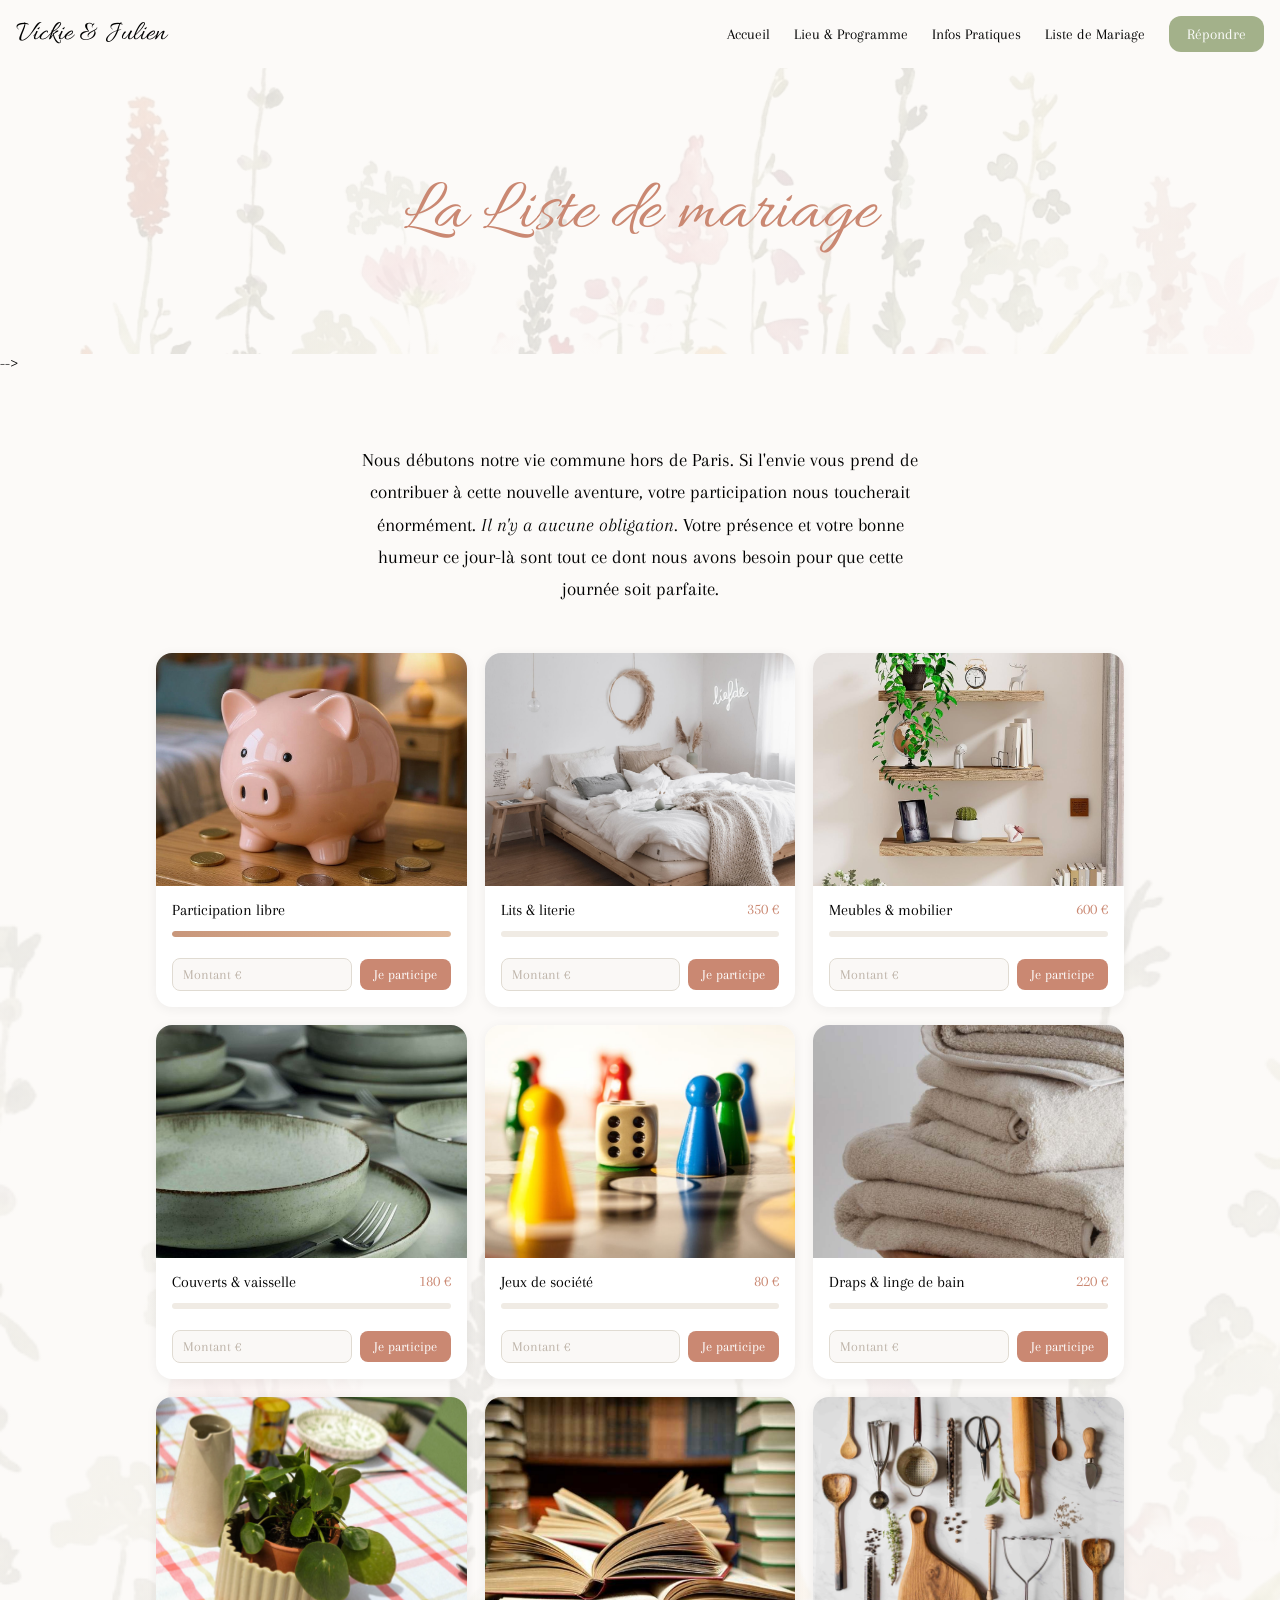
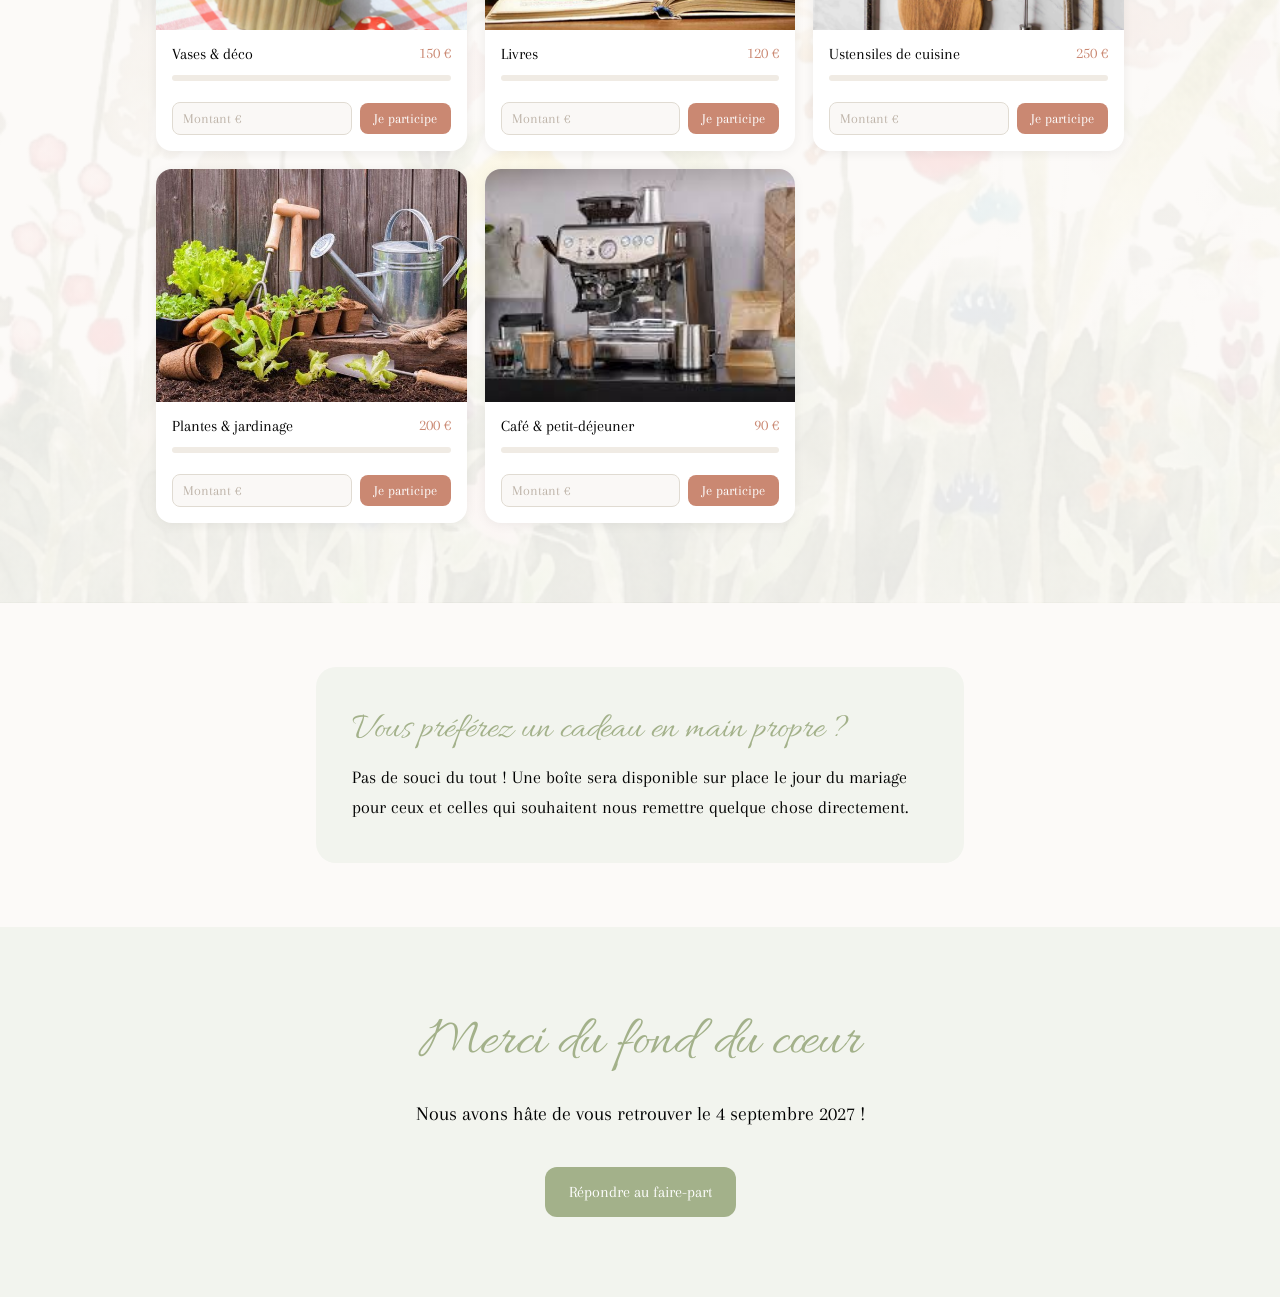
==== commit 3b120c55: "Update cagnotte.html" ====
--- a/cagnotte.html
+++ b/cagnotte.html
@@ -619,7 +619,7 @@
         <div class="gift-item-body">
           <div class="gift-item-top">
             <span class="gift-item-name">Participation libre</span>
-            <span class="gift-item-price">- €</span>
+            <!-- <span class="gift-item-price">- €</span> -->
           </div>
           <div class="gift-progress-wrap">
             <div class="gift-progress-track"><div class="gift-progress-fill"></div></div>
@@ -942,7 +942,8 @@
         fill.style.background = '';
         label.style.color = '';
         label.textContent = collected > 0
-          ? `${collected} € collectés sur ${price} € (${pct}%)`
+          ? `${collected} € collectés `
+          // sur ${price} € (${pct}%)
           : '';
       }
     }
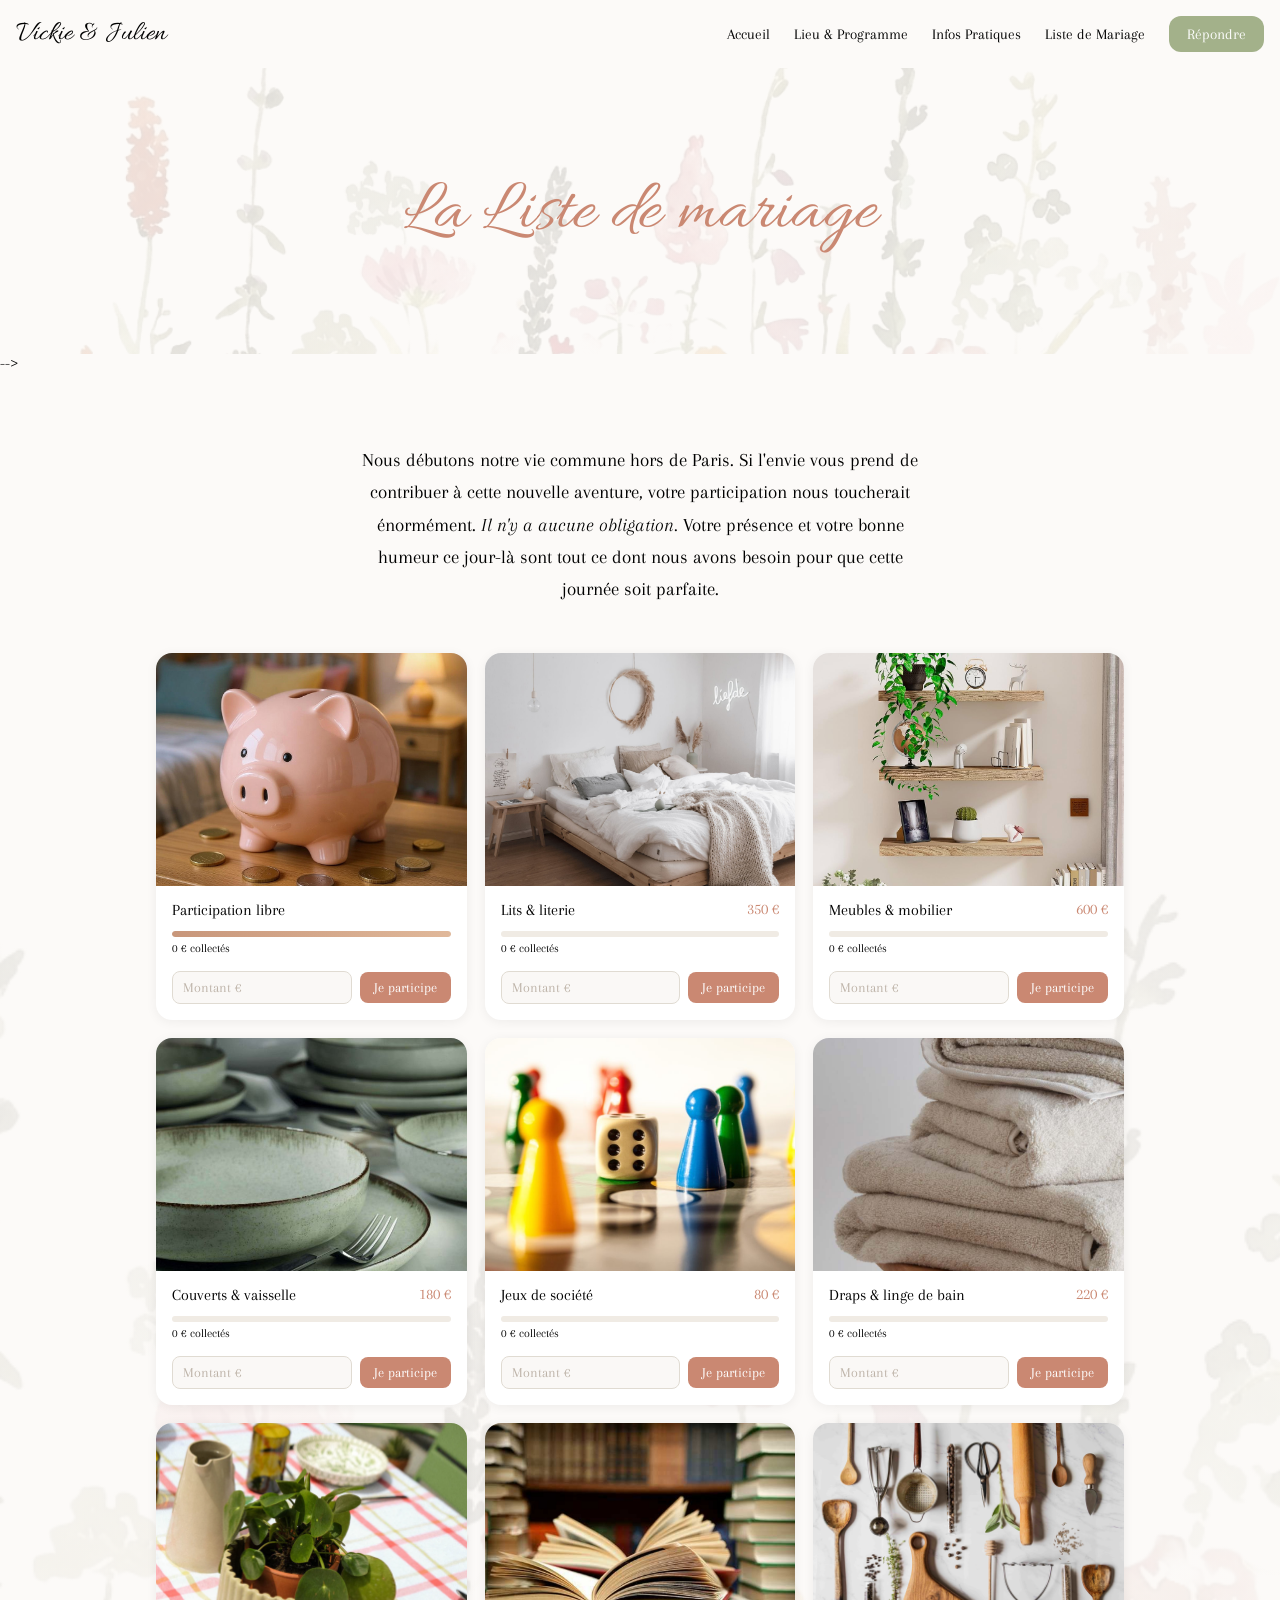
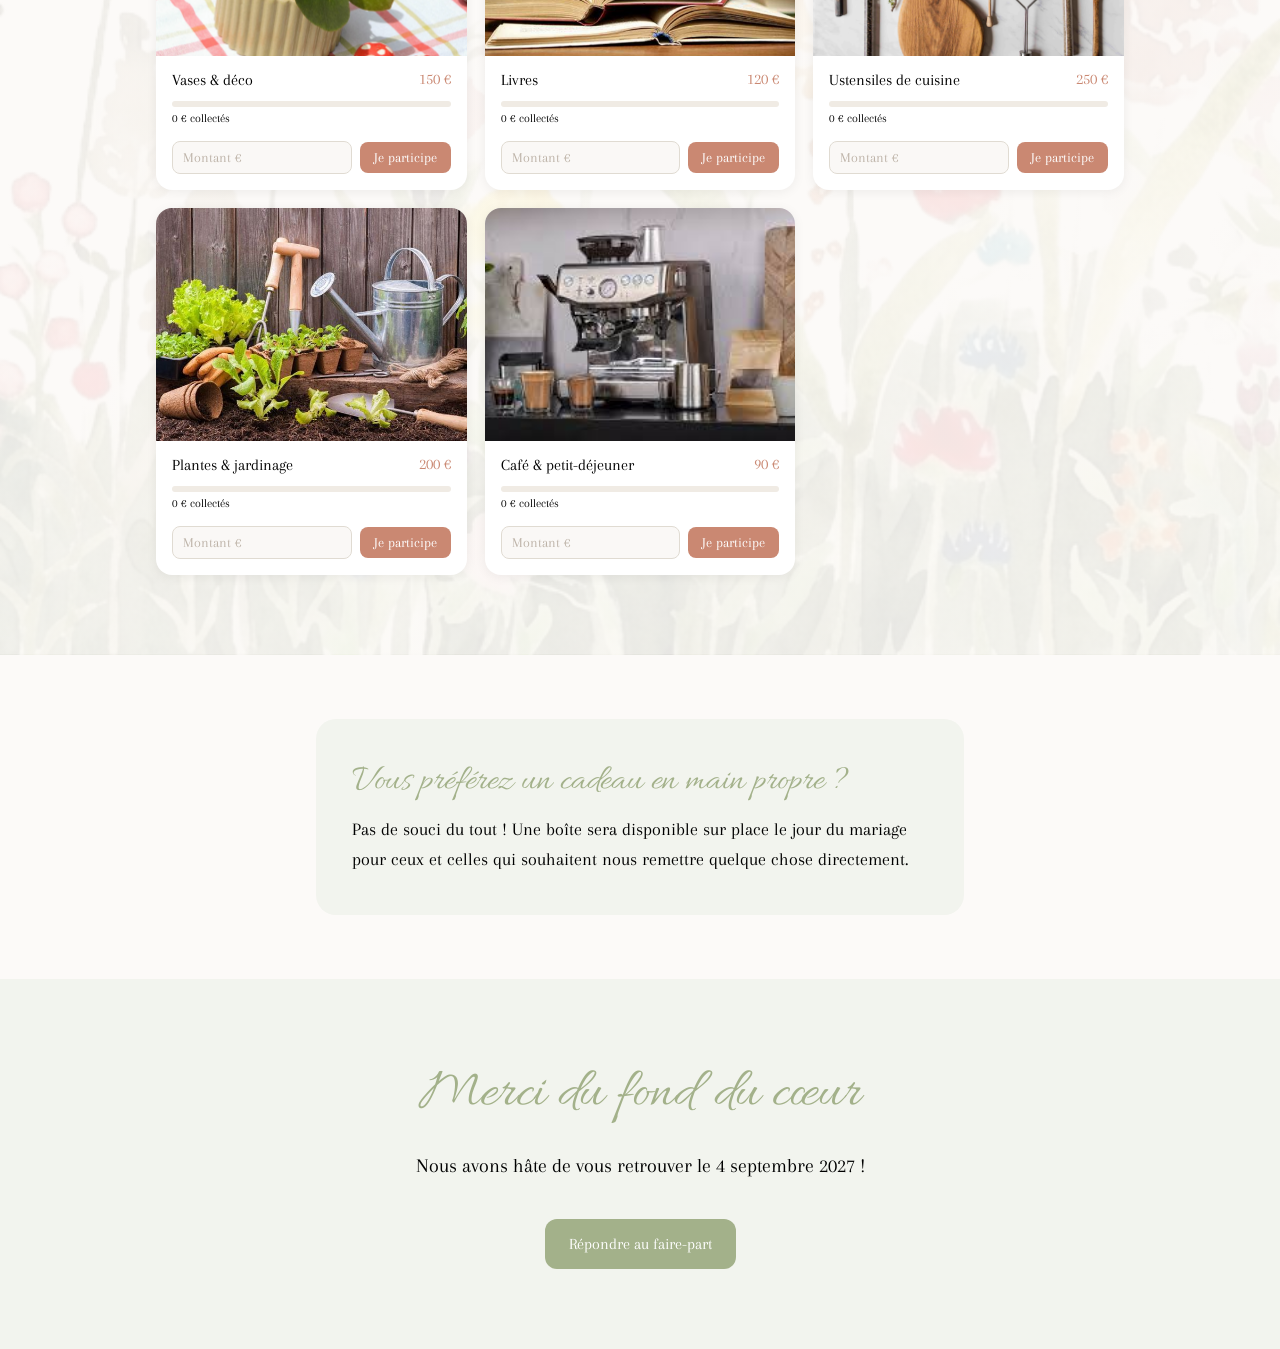
==== commit ccbe220e: "Update cagnotte.html" ====
--- a/cagnotte.html
+++ b/cagnotte.html
@@ -944,7 +944,7 @@
         label.textContent = collected > 0
           ? `${collected} € collectés `
           // sur ${price} € (${pct}%)
-          : '';
+          : `${collected} € collectés `;
       }
     }
 
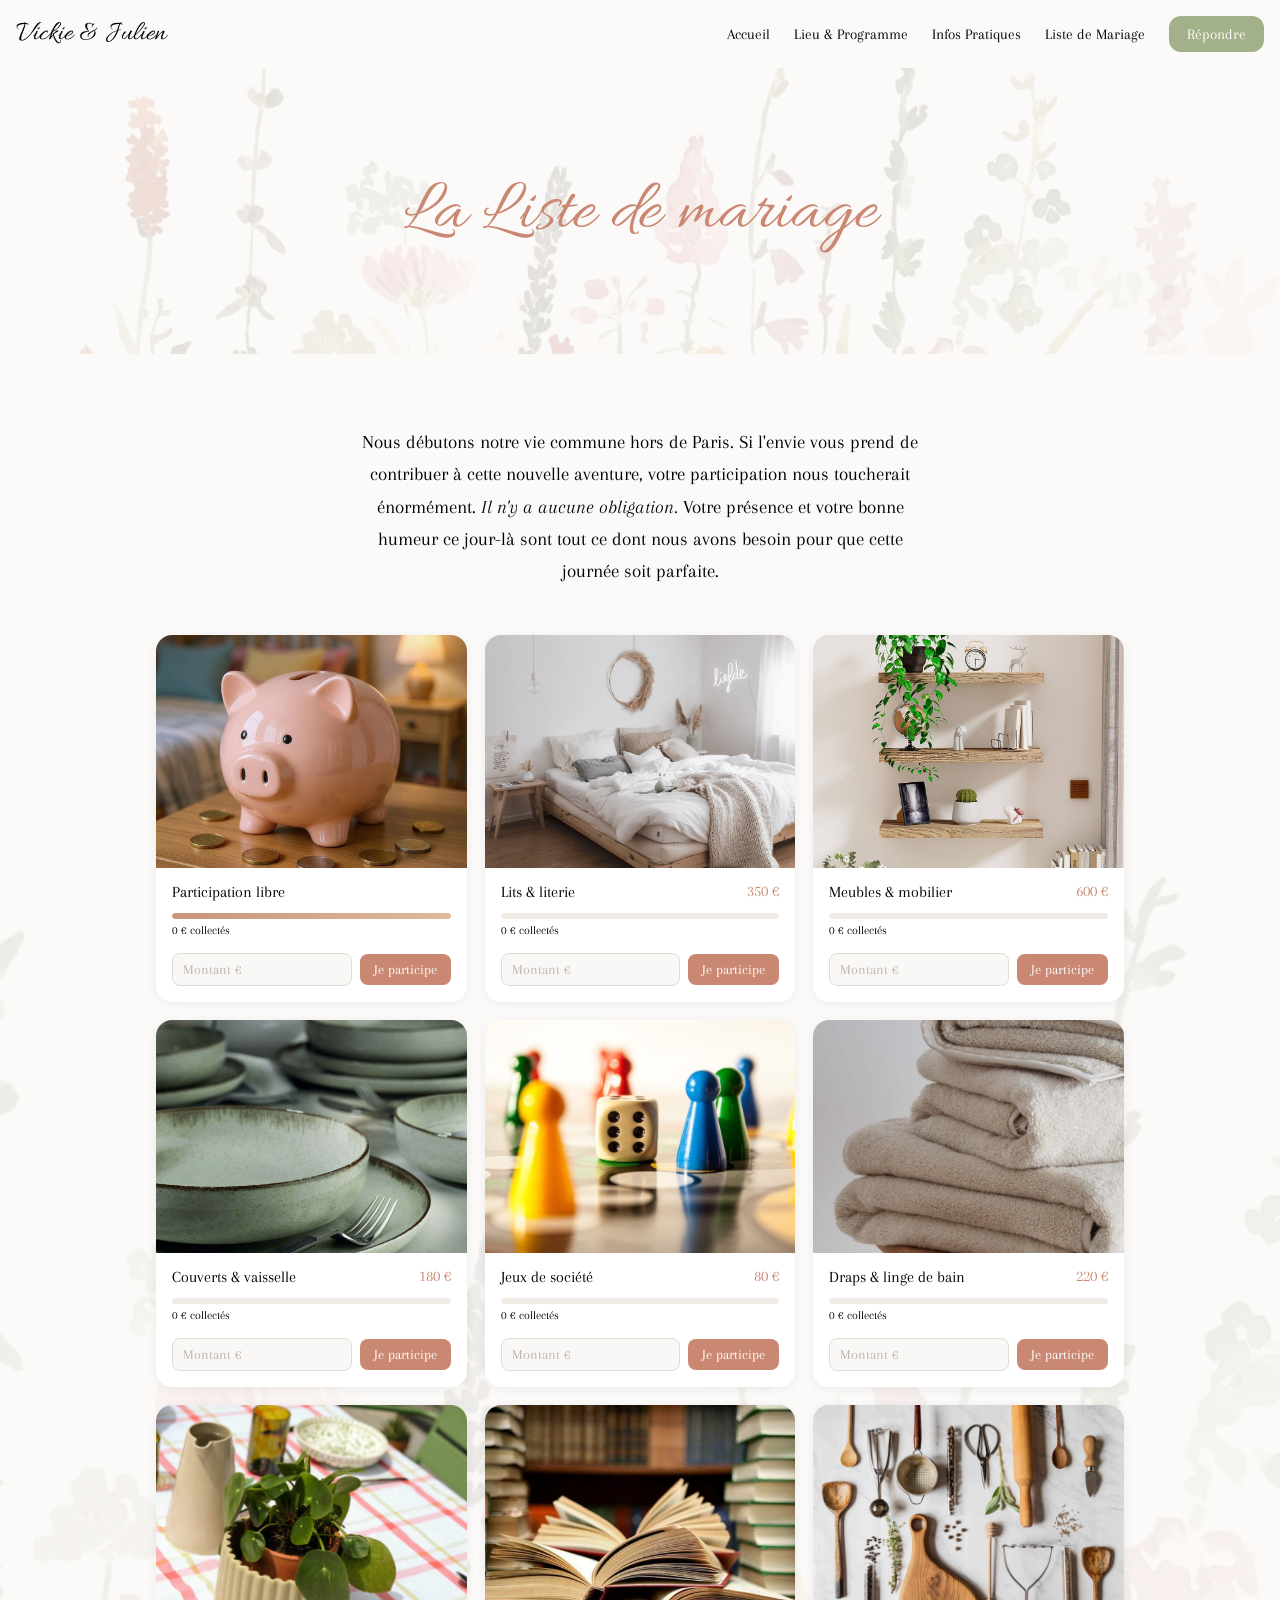
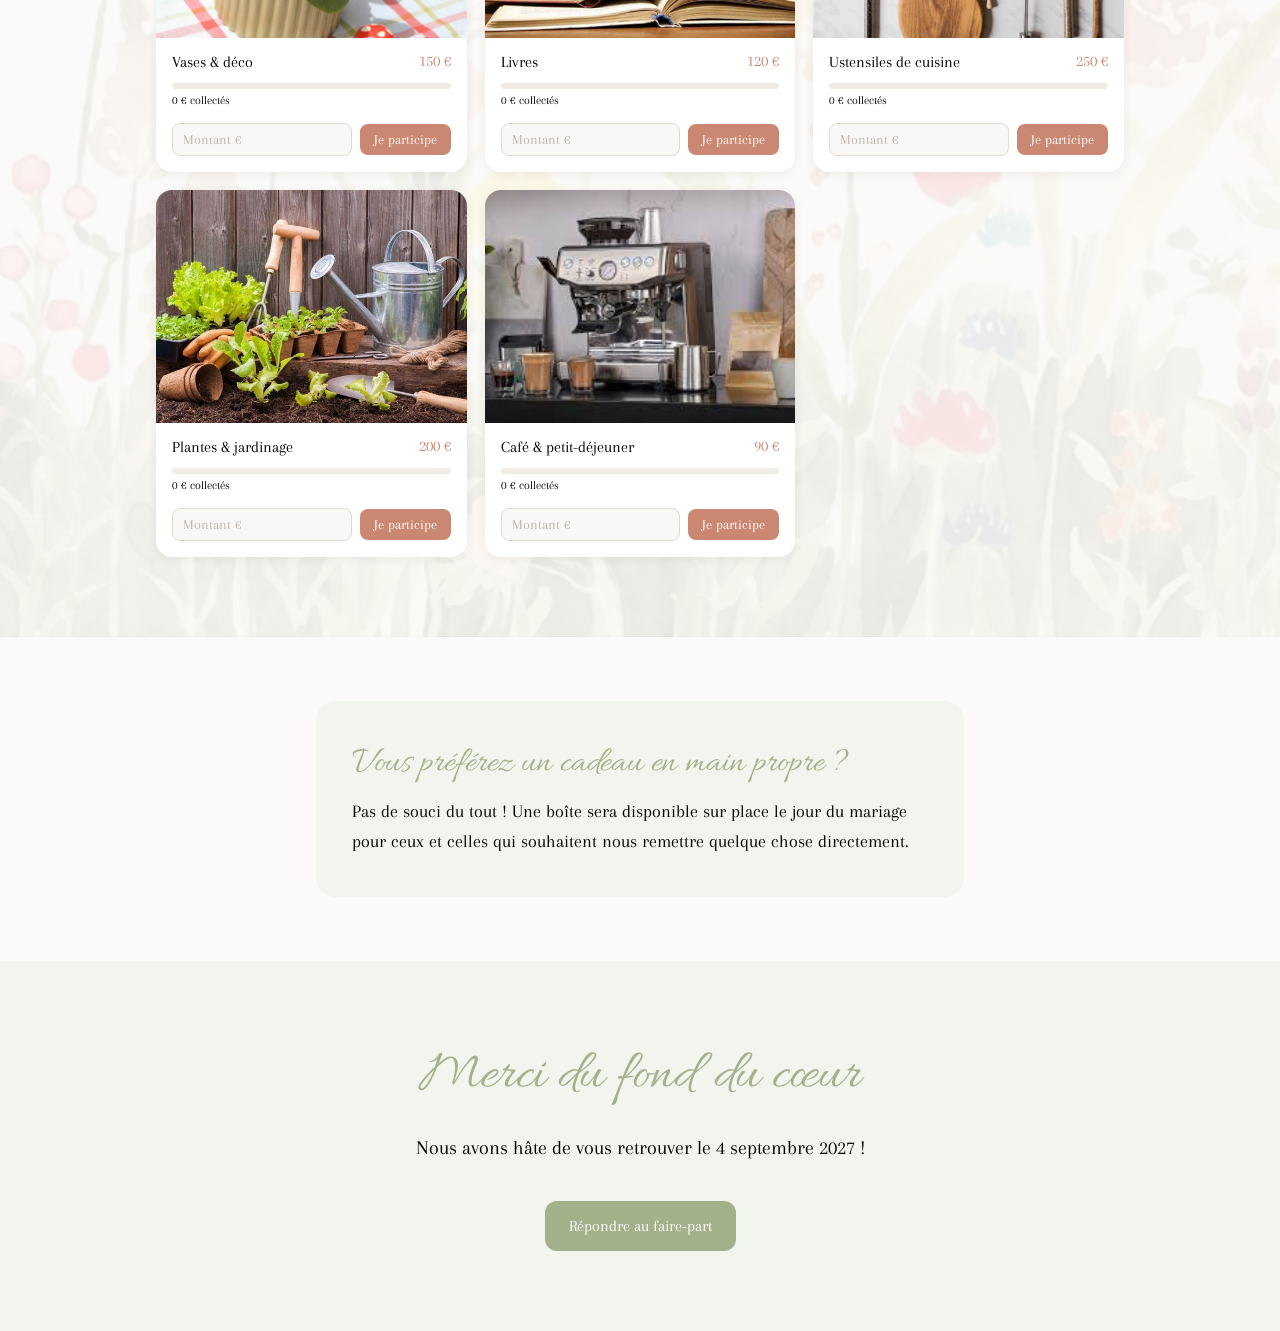
==== commit eaf98209: "Update cagnotte.html" ====
--- a/cagnotte.html
+++ b/cagnotte.html
@@ -595,7 +595,7 @@
   <a href="https://www.onparticipe.fr/c/18DRnl1n" target="_blank" class="btn">
     Participer à la cagnotte
   </a>
-</div> --> -->
+</div> --> 
 
   
 
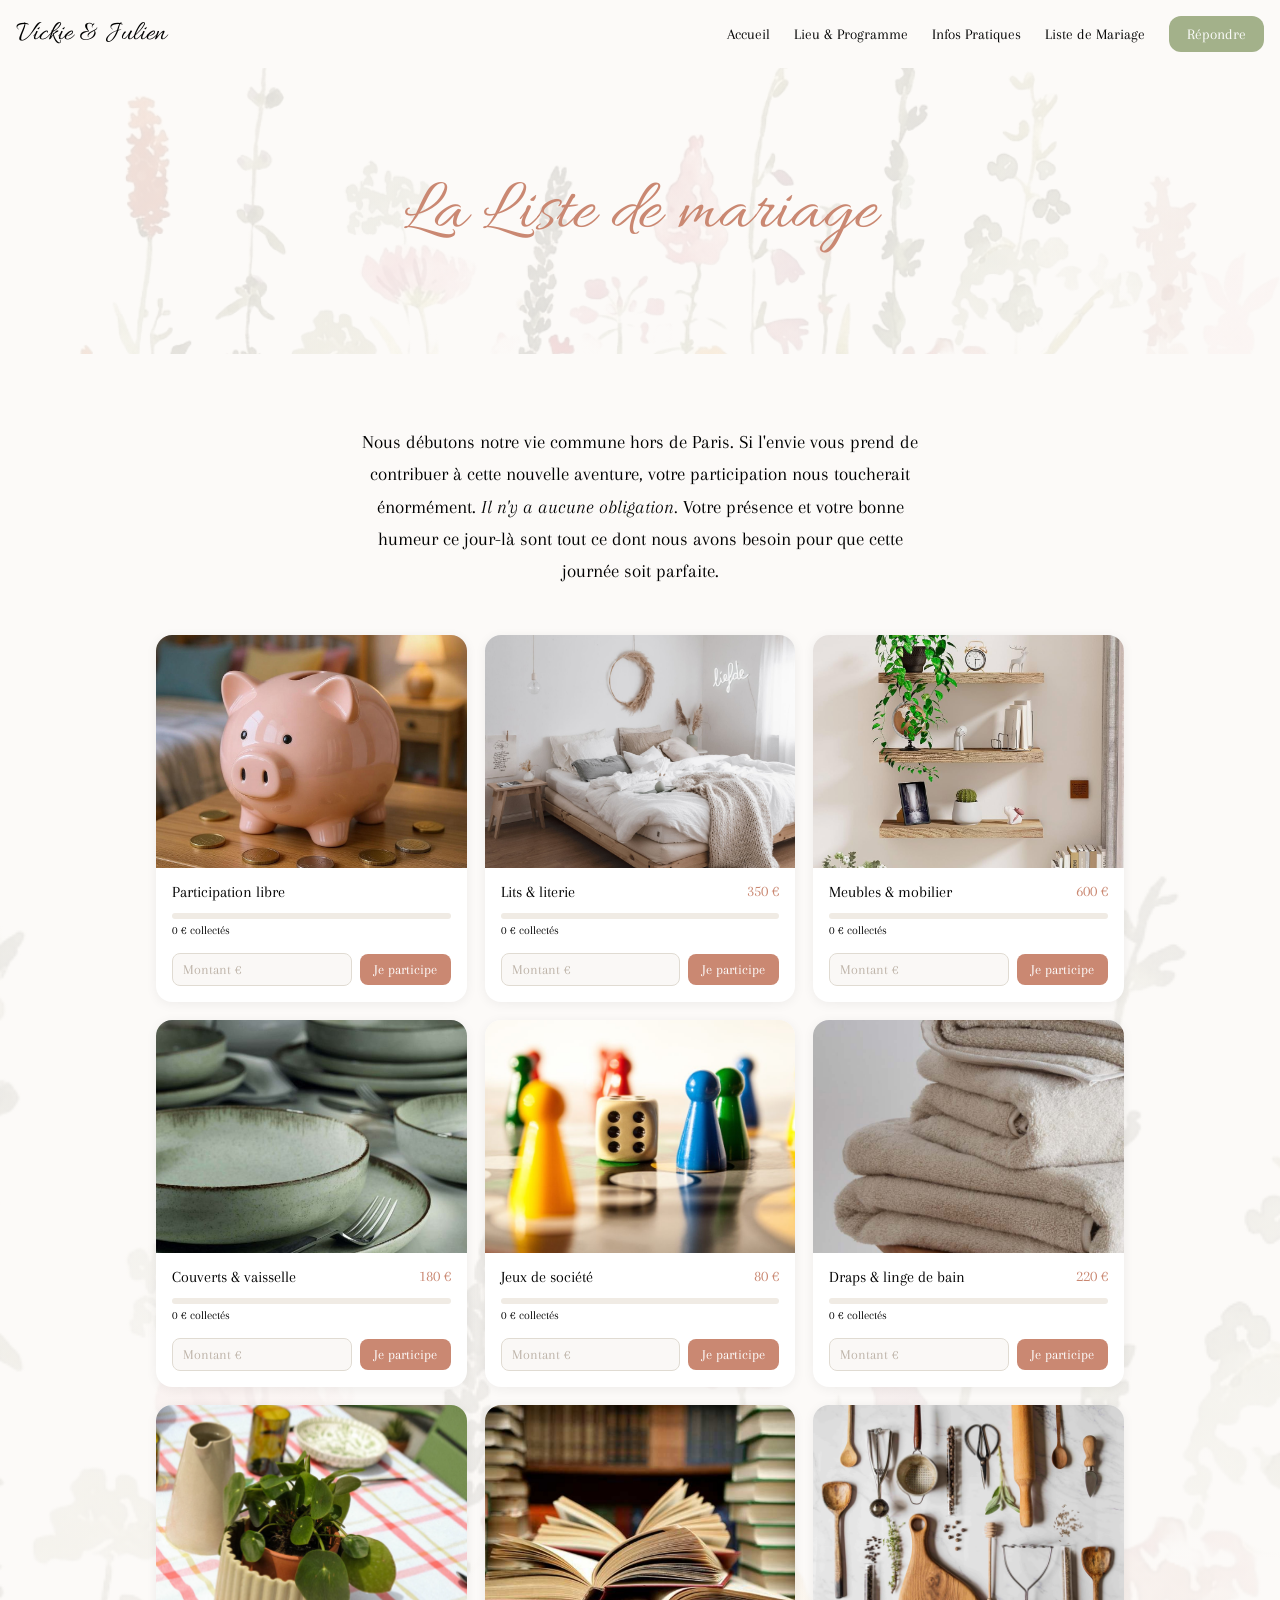
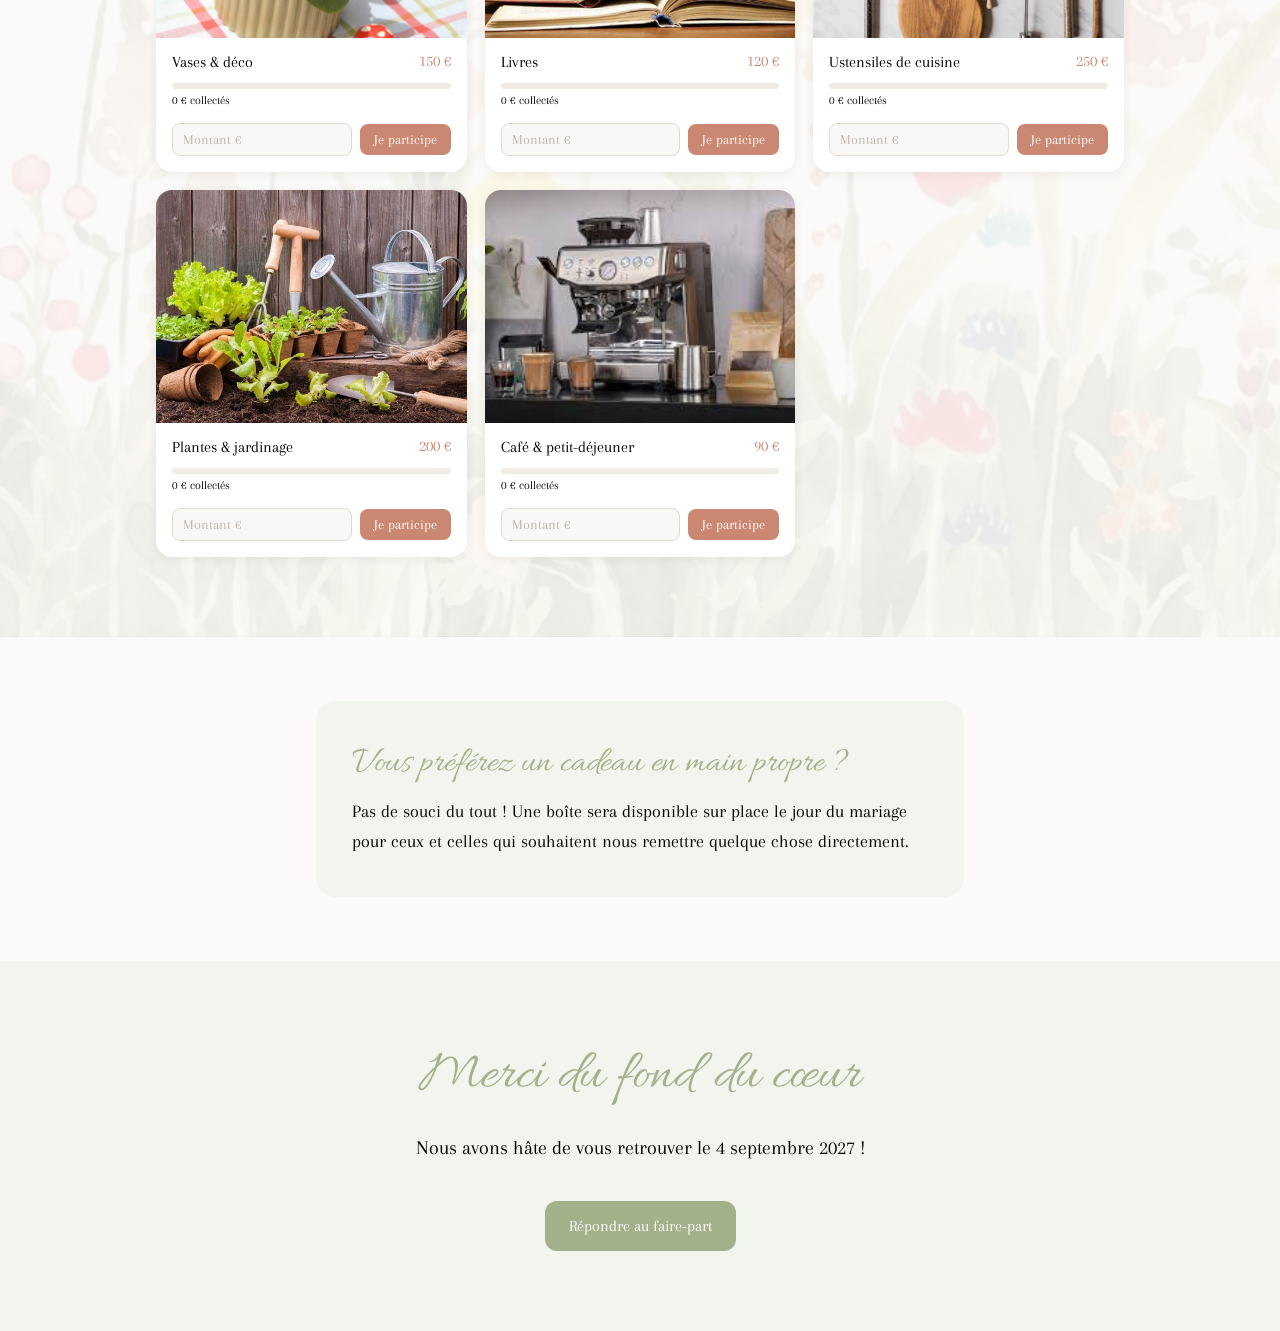
==== commit c5c91223: "Update cagnotte.html" ====
--- a/cagnotte.html
+++ b/cagnotte.html
@@ -614,7 +614,7 @@
 
     <div class="gift-list" id="gift-list">
 
-      <div class="gift-item" data-price="0" data-collected="0">
+      <div class="gift-item" data-price="20000" data-collected="0">
         <img class="gift-item-img" src="./images/tirelire-cochon-en-ceramique.jpg" alt="Participation libre">
         <div class="gift-item-body">
           <div class="gift-item-top">
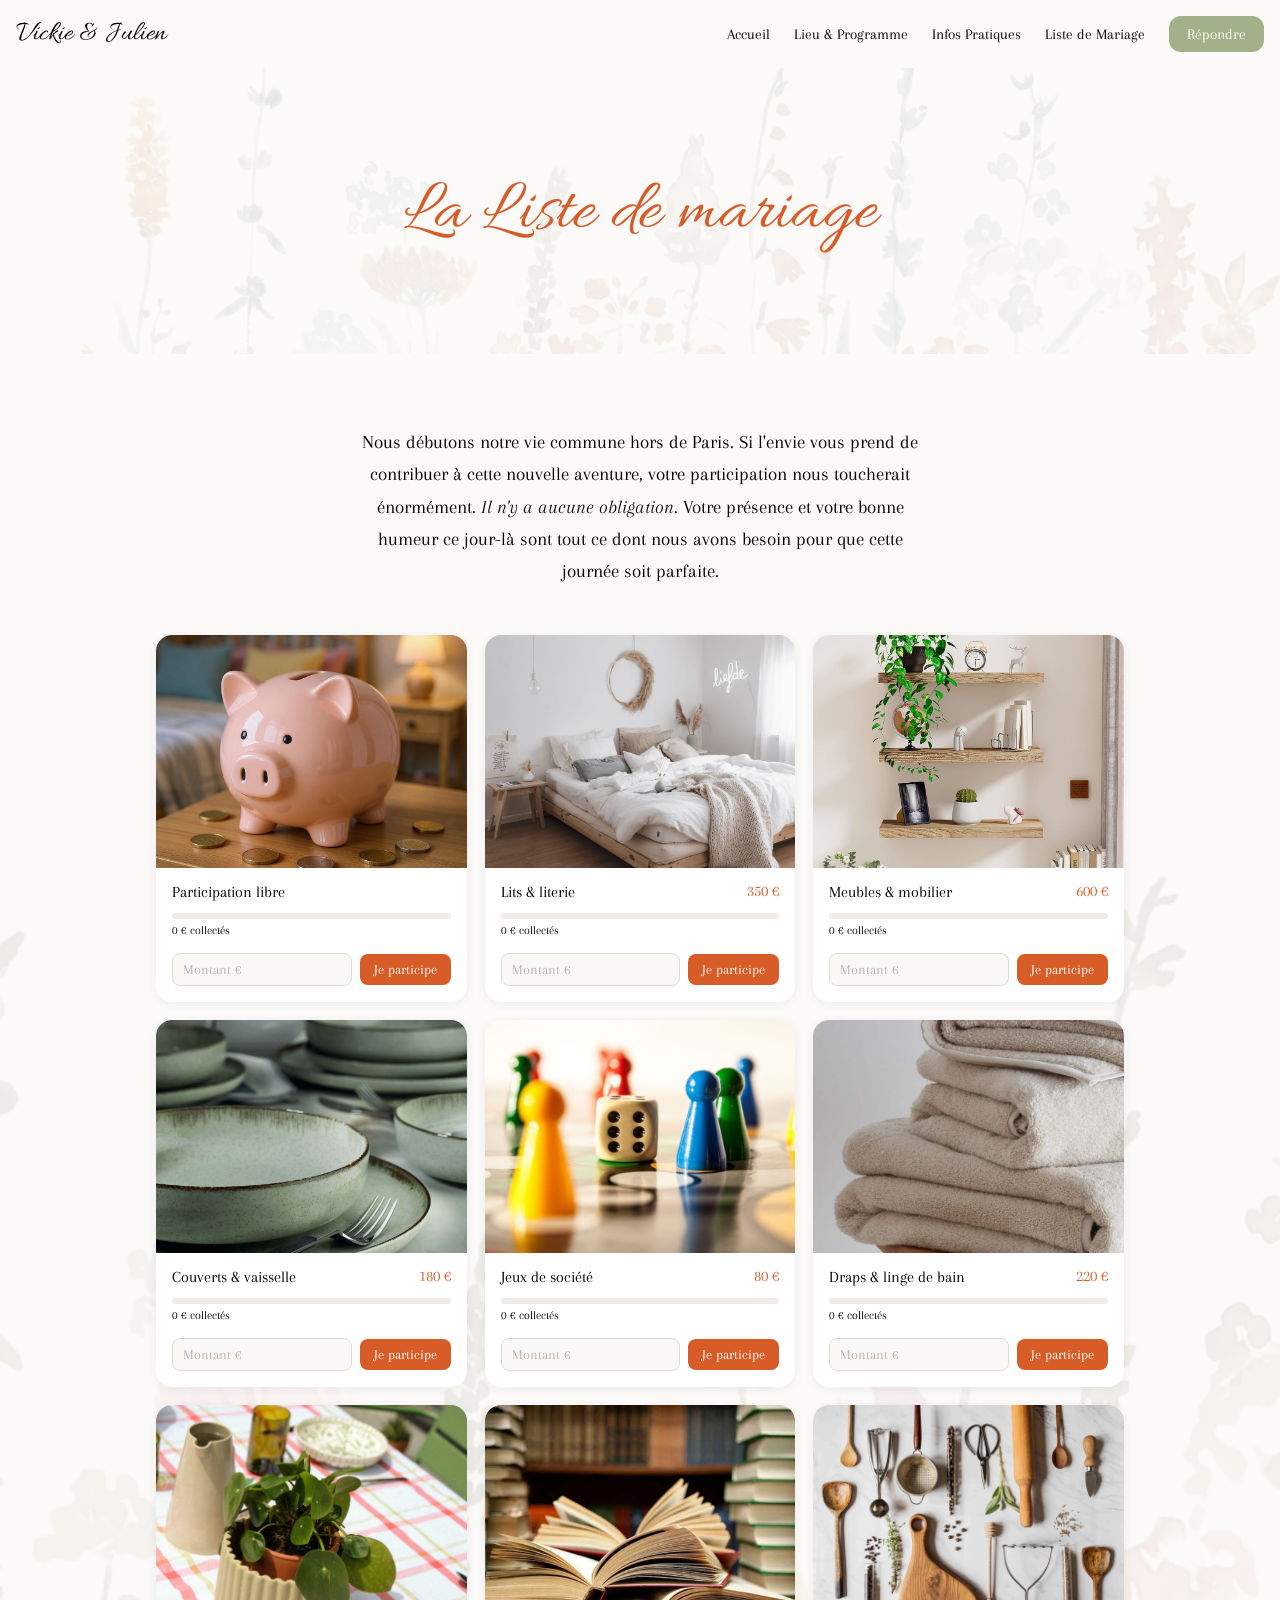
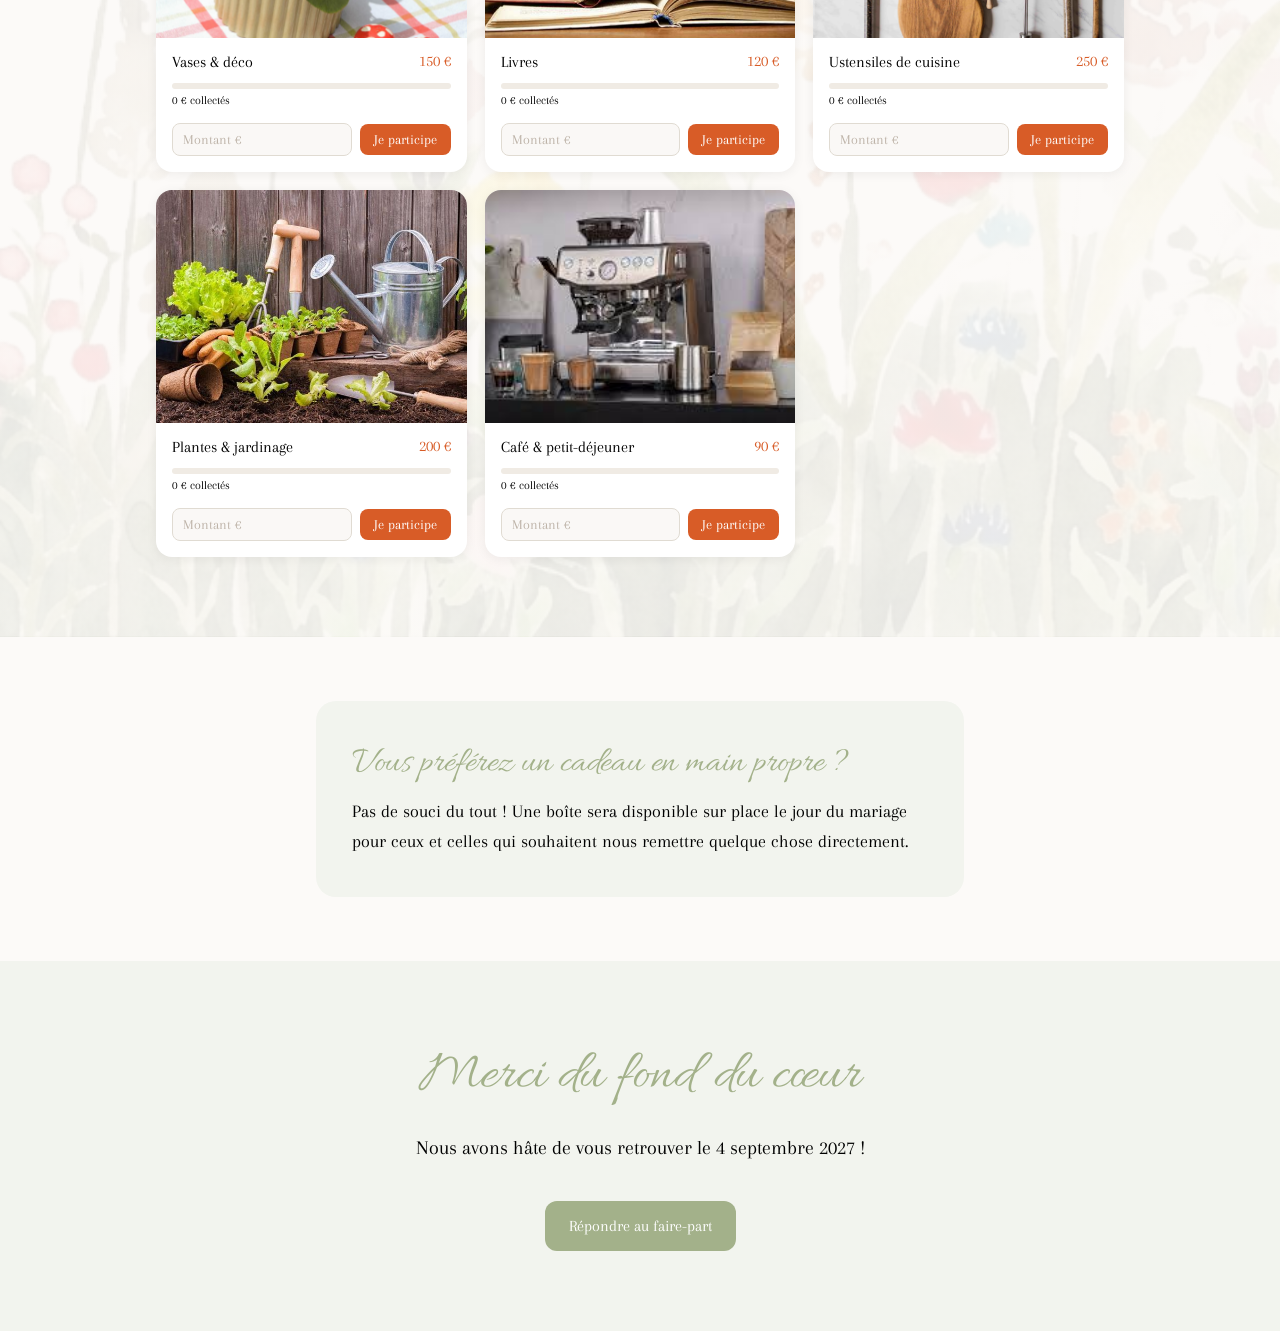
==== commit c0c91c61: "Update cagnotte.html" ====
--- a/cagnotte.html
+++ b/cagnotte.html
@@ -14,7 +14,7 @@
 
     /* ── PAGE HERO ── */
     .page-hero {
-       background-image: linear-gradient(rgba(252,250,248,0.55), rgba(252,250,248,0.55)), url("./images/fleurs.png");
+       background-image: linear-gradient(rgba(252,250,248,0.55), rgba(252,250,248,0.55)), url("./images/fleurs2.png");
       background-size: cover;
       background-position: center;
       background-repeat: no-repeat;
--- a/style.css
+++ b/style.css
@@ -10,7 +10,7 @@
 
   --secondary-text: #000000;
 
-  --accent: #ca8872;
+  --accent: #d85c27;
   --accent2: #A3B18A;
 
   --section: #F2F4EE;
@@ -99,7 +99,7 @@
 .hero {
   height: 90vh;
 
-  background-image: url("./images/fleurs.png");
+  background-image: url("./images/fleurs2.png");
   background-size: cover;
   background-position: center;
   background-repeat: no-repeat;
